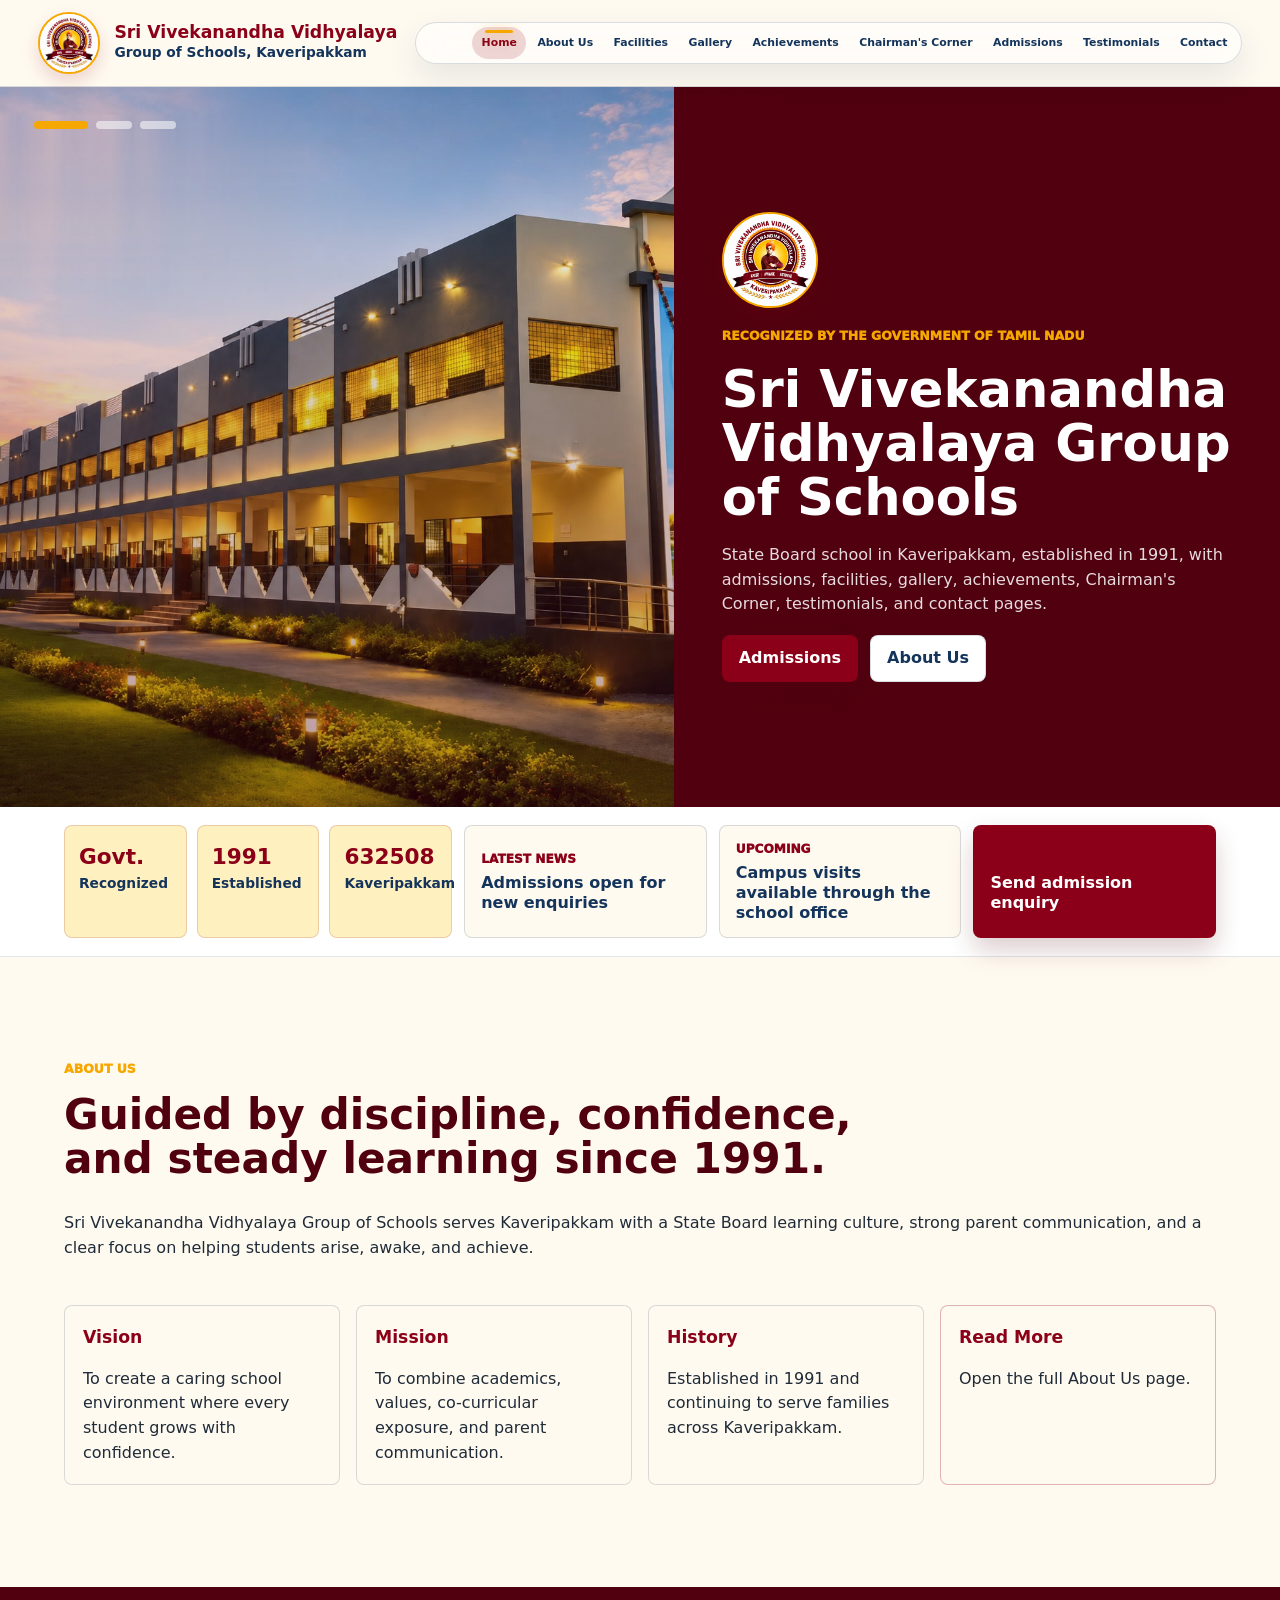
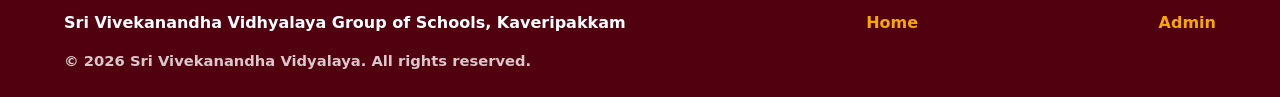
==== index.html @ 67d8ac1e "Initial SVV school website" ====
<!doctype html>
<html lang="en">
  <head>
    <meta charset="UTF-8" />
    <meta name="viewport" content="width=device-width, initial-scale=1.0" />
    <title>Sri Vivekanandha Vidhyalaya School</title>
    <meta
      name="description"
      content="Website for Sri Vivekanandha Vidhyalaya Group of Schools, Kaveripakkam."
    />
    <link rel="icon" href="assets/logo.png" />
    <link rel="preload" as="image" href="assets/school-building.jpg" fetchpriority="high" />
    <link rel="stylesheet" href="styles.css?v=refine-engagement-1" />
  </head>
  <body>
    <header class="site-header" data-header>
      <a class="brand" href="index.html" aria-label="Sri Vivekanandha Vidhyalaya home">
        <span class="logo-frame small">
          <img src="assets/logo.png" data-required-asset alt="Sri Vivekanandha Vidhyalaya logo" />
          <span class="asset-fallback">SVV</span>
        </span>
        <span class="brand-copy">
          <strong>Sri Vivekanandha Vidhyalaya</strong>
          <small>Group of Schools, Kaveripakkam</small>
        </span>
      </a>
      <button class="nav-toggle" type="button" aria-label="Open navigation" aria-expanded="false" data-nav-toggle>
        <span></span><span></span><span></span>
      </button>
      <nav class="primary-nav" aria-label="Primary navigation" data-nav></nav>
    </header>

    <main>
      <section class="page-section hero">
        <div class="hero-image asset-panel" data-hero-banner aria-label="School campus highlights">
          <img
            src="assets/school-building.jpg"
            data-required-asset
            alt="Sri Vivekanandha Vidhyalaya main campus"
            fetchpriority="high"
            decoding="async"
          />
        </div>
        <div class="hero-content">
          <div class="logo-frame hero-logo">
            <img src="assets/logo.png" data-required-asset alt="Sri Vivekanandha Vidhyalaya logo" />
            <span class="asset-fallback">SVV</span>
          </div>
          <p class="eyebrow">Recognized by the Government of Tamil Nadu</p>
          <h1>Sri Vivekanandha Vidhyalaya Group of Schools</h1>
          <p class="lead">
            State Board school in Kaveripakkam, established in 1991, with admissions, facilities, gallery,
            achievements, Chairman's Corner, testimonials, and contact pages.
          </p>
          <div class="hero-actions">
            <a class="button primary" href="admissions.html">Admissions</a>
            <a class="button secondary" href="about.html">About Us</a>
          </div>
        </div>
      </section>

      <section class="quick-highlight-strip" aria-label="Quick school highlights">
        <div class="quick-facts" id="quick-facts"></div>
        <article class="highlight-card">
          <span>Latest News</span>
          <strong>Admissions open for new enquiries</strong>
        </article>
        <article class="highlight-card">
          <span>Upcoming</span>
          <strong>Campus visits available through the school office</strong>
        </article>
        <a class="highlight-card highlight-cta" href="admissions.html">
          <span>Start Here</span>
          <strong>Send admission enquiry</strong>
        </a>
      </section>

      <section class="page-section home-about">
        <div class="section-heading">
          <p class="eyebrow">About Us</p>
          <h2>Guided by discipline, confidence, and steady learning since 1991.</h2>
          <p>
            Sri Vivekanandha Vidhyalaya Group of Schools serves Kaveripakkam with a State Board learning culture,
            strong parent communication, and a clear focus on helping students arise, awake, and achieve.
          </p>
        </div>
        <div class="module-grid">
          <article class="module-card"><strong>Vision</strong><p>To create a caring school environment where every student grows with confidence.</p></article>
          <article class="module-card"><strong>Mission</strong><p>To combine academics, values, co-curricular exposure, and parent communication.</p></article>
          <article class="module-card"><strong>History</strong><p>Established in 1991 and continuing to serve families across Kaveripakkam.</p></article>
          <a class="module-card about-link-card" href="about.html"><strong>Read More</strong><p>Open the full About Us page.</p></a>
        </div>
      </section>
    </main>

    <footer class="site-footer">
      <p>Sri Vivekanandha Vidhyalaya Group of Schools, Kaveripakkam</p>
      <a href="index.html">Home</a>
      <p class="copyright-line">© 2026 Sri Vivekanandha Vidyalaya. All rights reserved.</p>
    </footer>

    <script src="app.js?v=refine-engagement-1"></script>
  </body>
</html>
---- styles.css ----
:root {
  --maroon: #8b0018;
  --maroon-dark: #51000f;
  --gold: #f6a800;
  --gold-soft: #fff0bf;
  --navy: #14345b;
  --green: #3d6b3c;
  --ink: #1f2b38;
  --muted: #647182;
  --paper: #fffaf0;
  --white: #ffffff;
  --line: rgba(20, 52, 91, 0.16);
  --shadow: 0 22px 54px rgba(44, 16, 16, 0.16);
  --radius: 8px;
}

* {
  box-sizing: border-box;
}

html {
  scroll-behavior: smooth;
}

body {
  margin: 0;
  color: var(--ink);
  background: var(--paper);
  font-family: ui-sans-serif, system-ui, -apple-system, BlinkMacSystemFont, "Segoe UI", sans-serif;
  line-height: 1.55;
  overflow-x: hidden;
}

body.nav-open {
  overflow: hidden;
}

img {
  display: block;
  max-width: 100%;
  height: auto;
}

a {
  color: inherit;
  text-decoration: none;
}

button,
input,
select,
textarea {
  font: inherit;
}

button {
  cursor: pointer;
}

:focus-visible {
  outline: 3px solid rgba(246, 168, 0, 0.72);
  outline-offset: 3px;
}

.site-header {
  position: sticky;
  top: 0;
  z-index: 100;
  display: flex;
  align-items: center;
  justify-content: space-between;
  gap: clamp(10px, 1.6vw, 18px);
  padding: 12px clamp(16px, 3vw, 42px);
  background: rgba(255, 250, 240, 0.94);
  border-bottom: 1px solid var(--line);
  backdrop-filter: blur(16px);
}

.site-header.is-scrolled {
  background: rgba(255, 255, 255, 0.96);
  box-shadow: 0 12px 30px rgba(20, 52, 91, 0.11);
}

.brand {
  display: flex;
  align-items: center;
  flex: 0 0 auto;
  min-width: 0;
  gap: 14px;
}

.brand-copy {
  display: grid;
  min-width: 0;
}

.brand strong {
  color: var(--maroon);
  font-size: 1.08rem;
  line-height: 1.12;
}

.brand small {
  color: var(--navy);
  font-size: 0.86rem;
  font-weight: 700;
}

.logo-frame {
  position: relative;
  display: grid;
  place-items: center;
  flex: 0 0 auto;
  overflow: hidden;
  border: 2px solid var(--gold);
  border-radius: 50%;
  background: var(--white);
  box-shadow: 0 8px 18px rgba(139, 0, 24, 0.16);
}

.logo-frame.small {
  width: 62px;
  height: 62px;
}

.logo-frame.medium {
  width: 96px;
  height: 96px;
}

.logo-frame.hero-logo {
  width: clamp(76px, 8vw, 96px);
  height: clamp(76px, 8vw, 96px);
}

.logo-frame img {
  width: 100%;
  height: 100%;
  object-fit: contain;
}

.asset-fallback {
  display: none;
  color: var(--maroon);
  font-size: 1rem;
  font-weight: 1000;
}

.asset-missing > .asset-fallback {
  display: block;
}

.primary-nav {
  display: flex;
  align-items: center;
  justify-content: flex-end;
  flex: 1 1 auto;
  flex-wrap: nowrap;
  min-width: 0;
  max-width: 100%;
  gap: 2px;
  padding: 4px;
  overflow-x: auto;
  border: 1px solid var(--line);
  border-radius: 999px;
  background: rgba(255, 255, 255, 0.58);
  box-shadow: 0 14px 32px rgba(20, 52, 91, 0.1);
  scrollbar-width: none;
  backdrop-filter: blur(16px);
}

.primary-nav::-webkit-scrollbar {
  display: none;
}

.primary-nav a {
  position: relative;
  flex: 0 0 auto;
  min-width: 54px;
  padding: 8px clamp(7px, 0.72vw, 10px);
  border-radius: 999px;
  color: var(--navy);
  font-size: clamp(0.68rem, 0.72vw, 0.82rem);
  font-weight: 800;
  text-align: center;
  white-space: nowrap;
  transition: color 160ms ease, background 160ms ease;
}

.primary-nav a:hover,
.primary-nav a.active {
  color: var(--maroon);
  background: rgba(139, 0, 24, 0.08);
}

.primary-nav a.active::before {
  content: "";
  position: absolute;
  inset: 0;
  z-index: -1;
  border-radius: 999px;
  background: rgba(139, 0, 24, 0.08);
}

.primary-nav a.active::after {
  content: "";
  position: absolute;
  top: 3px;
  left: 50%;
  width: 28px;
  height: 3px;
  border-radius: 999px;
  background: var(--gold);
  box-shadow: 0 0 16px rgba(246, 168, 0, 0.58), 0 8px 22px rgba(139, 0, 24, 0.22);
  transform: translateX(-50%);
}

.nav-toggle {
  display: none;
  width: 42px;
  height: 42px;
  place-items: center;
  gap: 5px;
  padding: 9px;
  border: 1px solid var(--line);
  border-radius: var(--radius);
  background: var(--white);
}

.nav-toggle span {
  width: 20px;
  height: 2px;
  background: var(--navy);
}

.page-section {
  padding: clamp(52px, 8vw, 104px) clamp(18px, 5vw, 70px);
  scroll-margin-top: 82px;
}

.hero {
  display: grid;
  grid-template-columns: minmax(0, 1fr) minmax(430px, 0.9fr);
  min-height: min(720px, calc(100vh - 80px));
  padding: 0;
  background: var(--maroon-dark);
}

.asset-panel {
  position: relative;
  overflow: hidden;
  min-height: 340px;
  border-radius: var(--radius);
  background: linear-gradient(135deg, var(--maroon-dark), var(--navy));
}

.asset-panel img {
  width: 100%;
  height: 100%;
  min-height: inherit;
  object-fit: cover;
}

.asset-note {
  position: absolute;
  inset: 0;
  display: none;
  align-content: center;
  justify-items: center;
  gap: 8px;
  padding: 28px;
  color: var(--white);
  text-align: center;
}

.asset-note strong {
  color: var(--gold);
  font-size: clamp(1.12rem, 2vw, 1.7rem);
}

.asset-note span {
  max-width: 420px;
  color: rgba(255, 255, 255, 0.82);
}

.asset-missing .asset-note {
  display: grid;
}

.asset-missing > img {
  display: none;
}

.hero-image {
  height: min(720px, calc(100vh - 80px));
  min-height: 560px;
  border-radius: 0;
}

.facility-media .asset-panel img {
  object-position: center center;
}

.hero-slides,
.hero-slide {
  position: absolute;
  inset: 0;
}

.hero-slide {
  margin: 0;
  opacity: 0;
  transform: scale(1.012);
  transition: opacity 600ms ease, transform 1200ms ease;
}

.hero-slide.active {
  opacity: 1;
  transform: scale(1);
}

.hero-slide img {
  width: 100%;
  height: 100%;
  min-height: inherit;
  object-fit: cover;
  object-position: center center;
}

.hero-slide::after {
  content: "";
  position: absolute;
  inset: 0;
  background: linear-gradient(180deg, rgba(20, 52, 91, 0.04), rgba(81, 0, 15, 0.4));
}

.hero-slide figcaption {
  position: absolute;
  left: clamp(16px, 3vw, 34px);
  bottom: clamp(16px, 3vw, 34px);
  z-index: 1;
  display: grid;
  gap: 4px;
  width: min(420px, calc(100% - 32px));
  padding: 14px 16px;
  border: 1px solid rgba(255, 255, 255, 0.28);
  border-radius: var(--radius);
  color: var(--white);
  background: rgba(81, 0, 15, 0.76);
  backdrop-filter: blur(12px);
}

.hero-slide figcaption strong {
  font-size: 1rem;
}

.hero-slide figcaption span {
  color: rgba(255, 255, 255, 0.82);
  font-size: 0.88rem;
}

.hero-slide-controls {
  position: absolute;
  left: clamp(16px, 3vw, 34px);
  top: clamp(16px, 3vw, 34px);
  z-index: 2;
  display: flex;
  gap: 8px;
}

.hero-slide-controls button {
  width: 36px;
  height: 8px;
  padding: 0;
  border: 0;
  border-radius: 999px;
  background: rgba(255, 255, 255, 0.54);
  transition: width 180ms ease, background 180ms ease;
}

.hero-slide-controls button.active {
  width: 54px;
  background: var(--gold);
}

.hero-content {
  position: relative;
  z-index: 1;
  display: flex;
  flex-direction: column;
  justify-content: center;
  gap: 18px;
  padding: clamp(30px, 4vw, 48px);
  color: var(--white);
  background:
    linear-gradient(90deg, rgba(81, 0, 15, 0.2), rgba(81, 0, 15, 0.92) 18%),
    var(--maroon-dark);
}

.eyebrow {
  margin: 0;
  color: var(--gold);
  font-size: 0.78rem;
  font-weight: 1000;
  letter-spacing: 0;
  text-transform: uppercase;
}

h1,
h2,
h3,
p {
  overflow-wrap: anywhere;
}

h1,
h2,
h3 {
  margin: 0;
  line-height: 1.05;
}

h1 {
  max-width: 760px;
  font-size: clamp(2.1rem, 4vw, 3.9rem);
}

.page-section:not(.hero) h1 {
  max-width: 900px;
  color: var(--maroon-dark);
}

.admissions h1 {
  color: var(--white);
}

h2 {
  max-width: 860px;
  color: var(--maroon-dark);
  font-size: clamp(1.8rem, 3.3vw, 3.3rem);
}

h3 {
  color: var(--maroon-dark);
  font-size: 1.22rem;
}

.lead {
  max-width: 620px;
  margin: 0;
  color: rgba(255, 255, 255, 0.86);
  font-size: clamp(1rem, 1.25vw, 1.12rem);
}

.hero-actions,
.testimonial-controls {
  display: flex;
  align-items: center;
  flex-wrap: wrap;
  gap: 12px;
}

.button {
  display: inline-flex;
  align-items: center;
  justify-content: center;
  min-height: 44px;
  padding: 10px 16px;
  border: 1px solid transparent;
  border-radius: var(--radius);
  font-weight: 900;
  white-space: nowrap;
  transition: transform 150ms ease, background 150ms ease, border-color 150ms ease, box-shadow 150ms ease;
}

.button:hover {
  transform: translateY(-1px);
}

.button:active {
  transform: translateY(1px);
}

.button.primary {
  color: var(--white);
  background: var(--maroon);
  box-shadow: 0 10px 22px rgba(81, 0, 15, 0.24);
}

.button.secondary {
  color: var(--navy);
  border-color: var(--line);
  background: var(--white);
}

.button.secondary:hover {
  border-color: rgba(139, 0, 24, 0.28);
  box-shadow: 0 10px 22px rgba(20, 52, 91, 0.08);
}

.quick-highlight-strip {
  display: grid;
  grid-template-columns: minmax(340px, 1.6fr) repeat(3, minmax(180px, 1fr));
  gap: 12px;
  padding: 18px clamp(18px, 5vw, 70px);
  border-bottom: 1px solid rgba(20, 52, 91, 0.12);
  background: var(--white);
  box-shadow: 0 18px 34px rgba(44, 16, 16, 0.08);
}

.quick-facts {
  display: grid;
  grid-template-columns: repeat(3, minmax(0, 1fr));
  gap: 10px;
  min-width: 0;
}

.fact-card {
  padding: 14px;
  border: 1px solid rgba(139, 0, 24, 0.16);
  border-radius: var(--radius);
  background: var(--gold-soft);
}

.fact-card strong,
.fact-card span {
  display: block;
}

.fact-card strong {
  color: var(--maroon);
  font-size: 1.35rem;
  white-space: nowrap;
}

.fact-card span {
  color: var(--navy);
  font-size: 0.86rem;
  font-weight: 800;
}

.highlight-card {
  display: grid;
  align-content: center;
  gap: 4px;
  min-height: 76px;
  padding: 14px 16px;
  border: 1px solid var(--line);
  border-radius: var(--radius);
  color: var(--navy);
  background: var(--paper);
}

.highlight-card span {
  color: var(--maroon);
  font-size: 0.76rem;
  font-weight: 1000;
  text-transform: uppercase;
}

.highlight-card strong {
  line-height: 1.25;
}

.highlight-cta {
  color: var(--white);
  border-color: rgba(139, 0, 24, 0.22);
  background: var(--maroon);
  box-shadow: 0 12px 26px rgba(81, 0, 15, 0.2);
}

.filter-row button,
.tab-list button,
.accordion button,
.lightbox-close {
  display: inline-flex;
  align-items: center;
  justify-content: center;
  gap: 7px;
  min-height: 38px;
  padding: 8px 12px;
  border: 1px solid var(--line);
  border-radius: var(--radius);
  color: var(--navy);
  background: var(--white);
  font-weight: 900;
  transition: transform 150ms ease, background 150ms ease, border-color 150ms ease;
}

.filter-row button:hover,
.tab-list button:hover,
.accordion button:hover,
.lightbox-close:hover {
  transform: translateY(-1px);
  border-color: rgba(139, 0, 24, 0.28);
}

.filter-row button span {
  display: inline-grid;
  min-width: 24px;
  height: 24px;
  place-items: center;
  border-radius: 999px;
  color: var(--maroon);
  background: var(--gold-soft);
  font-size: 0.78rem;
}

.about,
.facilities,
.contact-layout,
.admission-layout,
.achievement-layout {
  display: grid;
  grid-template-columns: minmax(0, 1fr) minmax(320px, 0.78fr);
  gap: clamp(22px, 5vw, 58px);
  align-items: start;
}

.section-text,
.section-heading {
  display: grid;
  gap: 14px;
}

.section-text > p:not(.eyebrow),
.about-intro,
.section-heading + p {
  max-width: 720px;
}

.about-intro {
  display: grid;
  gap: 14px;
}

.about-intro p {
  margin: 0;
}

.section-heading {
  margin-bottom: 28px;
}

.section-heading.with-controls {
  grid-template-columns: minmax(0, 1fr) auto;
  align-items: end;
}

.leader-card,
.identity-panel,
.contact-card,
.local-map,
.testimonial-card,
.enquiry-form,
.tab-card {
  border: 1px solid var(--line);
  border-radius: var(--radius);
  background: var(--white);
  box-shadow: var(--shadow);
}

.leader-card {
  overflow: hidden;
}

.leader-photo {
  min-height: 520px;
  border-radius: 0;
}

.leader-copy {
  display: grid;
  gap: 10px;
  padding: 22px;
}

.leader-copy p:last-child {
  margin: 0;
}

.tab-list,
.filter-row {
  display: flex;
  flex-wrap: wrap;
  gap: 8px;
}

.tab-list button.active,
.filter-row button.active {
  color: var(--white);
  background: var(--maroon);
}

.filter-row button.active span {
  color: var(--maroon-dark);
  background: var(--gold);
}

.tab-card {
  min-height: 150px;
  padding: 22px;
}

.tab-card h3 {
  margin-bottom: 10px;
}

.tab-card p {
  margin: 0;
}

.tab-card-grid {
  display: grid;
  grid-template-columns: repeat(2, minmax(0, 1fr));
  gap: 12px;
}

.tab-card-grid article {
  display: grid;
  gap: 6px;
  padding: 14px;
  border: 1px solid var(--line);
  border-radius: var(--radius);
  background: var(--paper);
}

.tab-card-grid strong {
  color: var(--maroon);
}

.content-band {
  background: var(--white);
}

.module-grid,
.teacher-grid,
.activity-grid {
  display: grid;
  grid-template-columns: repeat(4, minmax(0, 1fr));
  gap: 16px;
}

.module-card,
.teacher-card,
.activity-card,
.step-card,
.rank-item,
.timeline-item {
  border: 1px solid var(--line);
  border-radius: var(--radius);
  background: var(--paper);
}

.module-card,
.teacher-card,
.activity-card,
.step-card,
.rank-item,
.timeline-item {
  padding: 18px;
}

.module-card strong,
.activity-card strong {
  display: block;
  color: var(--maroon);
  font-size: 1.08rem;
}

.home-about {
  background: var(--paper);
}

.about-link-card {
  border-color: rgba(139, 0, 24, 0.28);
}

.module-card p,
.teacher-card p,
.activity-card p,
.step-card p,
.rank-item p,
.timeline-item p {
  margin-bottom: 0;
}

.facilities {
  background: var(--paper);
}

.accordion {
  display: grid;
  gap: 10px;
}

.accordion-item {
  overflow: hidden;
  border: 1px solid var(--line);
  border-radius: var(--radius);
  background: var(--white);
}

.accordion button {
  display: flex;
  width: 100%;
  justify-content: space-between;
  border: 0;
  border-radius: 0;
  text-align: left;
}

.accordion button::after {
  content: "+";
}

.accordion-item.open button::after {
  content: "-";
}

.accordion-panel {
  display: none;
  padding: 0 16px 16px;
  color: var(--muted);
}

.accordion-item.open .accordion-panel {
  display: block;
}

.facility-media {
  display: grid;
  gap: 16px;
}

.facility-media .asset-panel {
  min-height: 360px;
}

.campus-card {
  margin: 0;
}

.campus-card figcaption {
  position: absolute;
  left: 16px;
  right: 16px;
  bottom: 16px;
  padding: 10px 12px;
  border-radius: var(--radius);
  color: var(--white);
  background: rgba(81, 0, 15, 0.86);
  font-weight: 900;
}

.gallery-page {
  background: var(--white);
}

.gallery-page .section-heading.with-controls {
  align-items: center;
}

.gallery-grid {
  display: grid;
  grid-template-columns: repeat(3, minmax(0, 1fr));
  gap: 16px;
  content-visibility: auto;
  contain-intrinsic-size: 900px;
}

.gallery-card {
  position: relative;
  min-height: 260px;
  overflow: hidden;
  padding: 0;
  border: 1px solid var(--line);
  border-radius: var(--radius);
  background: var(--paper);
  box-shadow: 0 12px 28px rgba(44, 16, 16, 0.12);
}

.gallery-card img {
  width: 100%;
  height: 100%;
  min-height: inherit;
  object-fit: cover;
  transition: transform 180ms ease;
}

.gallery-card::after {
  content: "Preview";
  position: absolute;
  right: 12px;
  bottom: 12px;
  padding: 7px 10px;
  border-radius: var(--radius);
  color: var(--white);
  background: rgba(81, 0, 15, 0.82);
  font-size: 0.78rem;
  font-weight: 900;
  opacity: 0;
  transform: translateY(4px);
  transition: opacity 180ms ease, transform 180ms ease;
}

.gallery-card:hover img {
  transform: scale(1.035);
}

.gallery-card:hover::after,
.gallery-card:focus-visible::after {
  opacity: 1;
  transform: translateY(0);
}

.identity-panel {
  display: flex;
  align-items: center;
  gap: 18px;
  padding: 18px;
}

.identity-panel p {
  margin: 8px 0 0;
}

.achievements,
.testimonials {
  background: var(--gold-soft);
}

.rank-list,
.timeline,
.steps {
  display: grid;
  gap: 12px;
}

.topper-results {
  display: grid;
  gap: 16px;
}

.results-glance {
  display: grid;
  grid-template-columns: repeat(4, minmax(0, 1fr));
  gap: 10px;
}

.results-glance article {
  display: grid;
  gap: 4px;
  padding: 14px;
  border: 1px solid rgba(139, 0, 24, 0.18);
  border-radius: var(--radius);
  color: var(--maroon-dark);
  background: var(--white);
  box-shadow: 0 10px 22px rgba(44, 16, 16, 0.08);
}

.results-glance strong {
  color: var(--navy);
  font-size: 0.9rem;
}

.results-glance span {
  color: var(--maroon);
  font-weight: 900;
}

.rank-item {
  display: flex;
  gap: 14px;
  align-items: flex-start;
  background: var(--white);
}

.rank-item > strong {
  display: grid;
  place-items: center;
  width: 44px;
  height: 44px;
  flex: 0 0 auto;
  border-radius: 50%;
  color: var(--white);
  background: var(--maroon);
}

.topper-card {
  position: relative;
  align-items: center;
}

.topper-card img {
  width: 104px;
  height: 118px;
  flex: 0 0 auto;
  border: 1px solid var(--line);
  border-radius: var(--radius);
  object-fit: contain;
  background: var(--white);
}

.topper-card h3 {
  margin-bottom: 4px;
}

.topper-marks {
  margin: 0;
  color: #075b11;
  font-size: 1.15rem;
  font-weight: 900;
}

.topper-note {
  margin: 4px 0 0;
  color: var(--maroon);
  font-weight: 900;
}

.timeline-item {
  background: var(--white);
}

.teacher-card {
  background: var(--paper);
}

.teacher-card span {
  display: inline-flex;
  margin-top: 10px;
  padding: 6px 10px;
  border-radius: 999px;
  color: var(--white);
  background: var(--green);
  font-size: 0.78rem;
  font-weight: 900;
}

.chairman-corner {
  display: grid;
  gap: clamp(24px, 5vw, 48px);
  background: var(--white);
}

.chairman-hero {
  display: grid;
  grid-template-columns: minmax(300px, 0.82fr) minmax(0, 1fr);
  gap: clamp(22px, 5vw, 56px);
  align-items: center;
}

.chairman-photo {
  min-height: 460px;
}

.chairman-photo img,
.recognition-card img {
  width: 100%;
  height: 100%;
  object-fit: cover;
}

.chairman-intro {
  display: grid;
  gap: 10px;
}

.chairman-title {
  margin: 0;
  color: var(--navy);
  font-size: clamp(1.2rem, 2.8vw, 2rem);
  font-weight: 900;
}

.chairman-message {
  display: grid;
  gap: 12px;
  padding: clamp(22px, 4vw, 36px);
  border: 1px solid rgba(139, 0, 24, 0.18);
  border-radius: var(--radius);
  background: var(--gold-soft);
  box-shadow: var(--shadow);
}

.chairman-message p:not(.eyebrow) {
  max-width: 980px;
  margin: 0;
  color: var(--maroon-dark);
  font-size: clamp(1.08rem, 2vw, 1.45rem);
  font-weight: 800;
  line-height: 1.55;
}

.chairman-message footer {
  color: var(--navy);
  font-weight: 900;
}

.recognition-section {
  display: grid;
  gap: 18px;
}

.recognition-grid {
  display: grid;
  grid-template-columns: repeat(3, minmax(0, 1fr));
  gap: 16px;
}

.recognition-card {
  min-height: 340px;
  margin: 0;
}

.admissions {
  background: var(--maroon-dark);
}

.admissions h2 {
  color: var(--white);
}

.admissions .section-heading .eyebrow {
  color: var(--gold);
}

.step-card {
  color: var(--ink);
  background: var(--white);
}

.enquiry-form {
  display: grid;
  gap: 14px;
  padding: 22px;
}

.enquiry-form h2,
.contact-card h2,
.leader-copy h2 {
  font-size: clamp(1.25rem, 2.4vw, 1.8rem);
}

.enquiry-form label {
  display: grid;
  gap: 6px;
  color: var(--navy);
  font-size: 0.92rem;
  font-weight: 900;
}

.enquiry-form input,
.enquiry-form select {
  min-height: 44px;
  width: 100%;
  padding: 10px 12px;
  border: 1px solid var(--line);
  border-radius: var(--radius);
  color: var(--ink);
  background: var(--white);
}

.form-status {
  min-height: 24px;
  margin: 0;
  color: var(--green);
  font-weight: 900;
}

.activity-grid {
  grid-template-columns: repeat(5, minmax(0, 1fr));
}

.testimonial-card {
  display: grid;
  gap: 12px;
  max-width: 860px;
  min-height: 210px;
  padding: clamp(22px, 5vw, 42px);
}

.testimonial-card blockquote {
  margin: 0;
  color: var(--maroon-dark);
  font-size: clamp(1.3rem, 3vw, 2.3rem);
  font-weight: 900;
  line-height: 1.2;
}

.testimonial-controls {
  margin-top: 18px;
}

.announcement-strip {
  display: grid;
  gap: 10px;
  margin: 22px 0;
  padding: 16px 18px;
  border: 1px solid rgba(139, 0, 24, 0.18);
  border-left: 5px solid var(--gold);
  border-radius: var(--radius);
  background: var(--gold-soft);
}

.announcement-strip[hidden] {
  display: none;
}

.announcement-strip strong {
  color: var(--maroon);
  font-size: 1.04rem;
}

.announcement-strip p {
  margin: 0;
  color: var(--navy);
  font-weight: 750;
}

.announcement-strip p + p {
  margin-top: 7px;
}

.announcement-strip span {
  display: inline-block;
  margin-right: 8px;
  color: var(--maroon);
  font-weight: 950;
}

.contact {
  background: var(--white);
}

.contact-card,
.map-panel {
  padding: 24px;
}

.contact-card {
  display: grid;
  gap: 18px;
}

.contact-card h2,
.contact-block h3,
.contact-block p {
  margin: 0;
}

.contact-block {
  display: grid;
  gap: 8px;
}

.contact-block h3 {
  color: var(--maroon);
}

.contact-block a {
  color: var(--navy);
  font-weight: 800;
  text-decoration-thickness: 2px;
  text-underline-offset: 3px;
}

.map-panel {
  display: grid;
  gap: 12px;
  min-height: 360px;
  overflow: hidden;
  border: 1px solid var(--line);
  border-radius: var(--radius);
  background: var(--white);
  box-shadow: var(--shadow);
}

.map-panel iframe {
  width: 100%;
  min-height: 310px;
  border: 0;
  border-radius: var(--radius);
}

.map-panel .button {
  justify-self: start;
}

.site-footer {
  display: flex;
  align-items: center;
  justify-content: space-between;
  flex-wrap: wrap;
  gap: 14px;
  padding: 24px clamp(18px, 5vw, 70px);
  color: var(--white);
  background: var(--maroon-dark);
}

.site-footer p {
  margin: 0;
  font-weight: 800;
}

.site-footer a {
  color: var(--gold);
  font-weight: 900;
}

.site-footer .copyright-line {
  flex: 0 0 100%;
  order: 3;
  color: rgba(255, 255, 255, 0.78);
  font-size: 0.92rem;
  font-weight: 700;
}

.admin-page {
  background: var(--white);
}

.admin-form,
.admin-list,
.admin-gallery-list,
.admin-gallery-fields {
  display: grid;
  gap: 14px;
}

.admin-panel {
  display: grid;
  gap: 18px;
  margin-bottom: 22px;
  padding: clamp(18px, 3vw, 28px);
  border: 1px solid var(--line);
  border-radius: var(--radius);
  background: var(--paper);
  box-shadow: 0 12px 28px rgba(44, 16, 16, 0.08);
}

.admin-panel-heading h2 {
  margin: 4px 0 0;
  color: var(--maroon-dark);
  font-size: clamp(1.25rem, 2.2vw, 1.8rem);
}

.admin-grid {
  display: grid;
  grid-template-columns: repeat(2, minmax(0, 1fr));
  gap: 14px;
}

.admin-row {
  display: grid;
  grid-template-columns: minmax(180px, 0.8fr) minmax(0, 1.2fr);
  gap: 14px;
  align-items: start;
}

.admin-add-row {
  grid-template-columns: minmax(190px, 1fr) minmax(180px, 1fr) minmax(150px, 0.7fr);
}

.admin-field,
.admin-check {
  display: grid;
  gap: 7px;
  color: var(--navy);
  font-weight: 900;
}

.admin-field.wide {
  min-width: 0;
}

.admin-field span {
  font-size: 0.82rem;
}

.admin-field input,
.admin-field textarea,
.admin-field select {
  width: 100%;
  border: 1px solid var(--line);
  border-radius: var(--radius);
  padding: 11px 12px;
  color: var(--ink);
  background: var(--white);
  font: inherit;
}

.admin-field textarea {
  resize: vertical;
}

.admin-gallery-list {
  grid-template-columns: repeat(2, minmax(0, 1fr));
}

.admin-gallery-item {
  display: grid;
  grid-template-columns: 150px minmax(0, 1fr);
  gap: 14px;
  padding: 12px;
  border: 1px solid var(--line);
  border-radius: var(--radius);
  background: var(--white);
}

.admin-gallery-item img {
  width: 100%;
  height: 130px;
  border-radius: var(--radius);
  object-fit: cover;
  background: var(--paper);
}

.admin-check {
  display: flex;
  align-items: center;
  gap: 8px;
}

.admin-check input {
  width: 18px;
  height: 18px;
  accent-color: var(--maroon);
}

.admin-actions {
  position: sticky;
  bottom: 0;
  z-index: 20;
  display: flex;
  flex-wrap: wrap;
  align-items: center;
  gap: 12px;
  padding: 14px 0;
  background: rgba(255, 255, 255, 0.92);
  border-top: 1px solid var(--line);
  backdrop-filter: blur(14px);
}

.admin-actions [data-admin-status] {
  color: var(--green);
  font-weight: 900;
}

.lightbox {
  width: min(1080px, calc(100vw - 28px));
  max-height: calc(100vh - 28px);
  border: 0;
  border-radius: var(--radius);
  padding: clamp(14px, 2vw, 20px);
  box-shadow: var(--shadow);
  background: var(--white);
}

.lightbox::backdrop {
  background: rgba(31, 43, 56, 0.74);
}

.lightbox-toolbar {
  display: flex;
  align-items: center;
  justify-content: space-between;
  gap: 12px;
  margin-bottom: 12px;
}

.lightbox-toolbar p,
.lightbox-caption {
  margin: 0;
  color: var(--navy);
  font-weight: 900;
}

.lightbox-stage {
  position: relative;
  display: grid;
  place-items: center;
  min-height: 280px;
  overflow: hidden;
  border-radius: var(--radius);
  background: var(--paper);
}

.lightbox img {
  width: 100%;
  max-height: 72vh;
  object-fit: contain;
}

.lightbox-nav {
  position: absolute;
  top: 50%;
  z-index: 2;
  min-width: 108px;
  min-height: 44px;
  padding: 10px 14px;
  border: 1px solid rgba(255, 255, 255, 0.28);
  border-radius: var(--radius);
  color: var(--white);
  background: rgba(81, 0, 15, 0.86);
  font-weight: 900;
  transform: translateY(-50%);
}

.lightbox-nav.previous {
  left: 14px;
}

.lightbox-nav.next {
  right: 14px;
}

.lightbox-caption {
  margin-top: 12px;
  color: var(--maroon-dark);
}

@media (max-width: 1120px) {
  .site-header {
    gap: 12px;
    min-height: 78px;
  }

  .primary-nav {
    position: fixed;
    inset: 78px 0 auto 0;
    display: none;
    grid-template-columns: repeat(2, minmax(0, 1fr));
    padding: 16px;
    overflow-x: visible;
    border-bottom: 1px solid var(--line);
    border-left: 0;
    border-right: 0;
    border-radius: 0;
    background: var(--white);
    box-shadow: var(--shadow);
  }

  .primary-nav a {
    text-align: center;
  }

  .primary-nav a.active::after {
    display: none;
  }

  body.nav-open .primary-nav {
    display: grid;
  }

  .nav-toggle {
    display: grid;
  }

  .hero,
  .about,
  .facilities,
  .chairman-hero,
  .contact-layout,
  .admission-layout,
  .achievement-layout {
    grid-template-columns: 1fr;
  }

  .hero {
    min-height: 0;
  }

  .hero-image {
    height: clamp(340px, 44vh, 440px);
    min-height: 0;
  }

  .hero-content {
    background: var(--maroon-dark);
    padding: clamp(30px, 6vw, 56px);
  }

  .quick-highlight-strip {
    grid-template-columns: repeat(2, minmax(0, 1fr));
  }

  .quick-highlight-strip .quick-facts {
    grid-column: 1 / -1;
  }

  .module-grid,
  .teacher-grid,
  .activity-grid,
  .gallery-grid {
    grid-template-columns: repeat(2, minmax(0, 1fr));
  }

  .activity-grid {
    grid-template-columns: repeat(3, minmax(0, 1fr));
  }

  .leader-photo {
    min-height: 560px;
  }

  .facility-media .asset-panel {
    min-height: 420px;
  }
}

@media (max-width: 720px) {
  .site-header {
    min-height: 72px;
    padding: 10px 14px;
  }

  .logo-frame.small {
    width: 54px;
    height: 54px;
  }

  .brand {
    gap: 10px;
  }

  .brand strong {
    font-size: 1rem;
  }

  .brand-copy small {
    display: none;
  }

  .page-section {
    padding: 42px 16px;
    scroll-margin-top: 74px;
  }

  .hero {
    padding: 0;
  }

  .hero-image {
    height: clamp(260px, 40vh, 340px);
  }

  .hero-logo {
    display: none;
  }

  .hero-content {
    gap: 14px;
    padding: 26px 18px 30px;
  }

  h1 {
    font-size: clamp(1.85rem, 9.5vw, 2.45rem);
  }

  h2 {
    font-size: clamp(1.55rem, 8vw, 2.25rem);
  }

  .lead {
    font-size: 1rem;
  }

  .hero-actions {
    display: grid;
    grid-template-columns: repeat(2, minmax(0, 1fr));
    width: 100%;
  }

  .hero-actions .button {
    width: auto;
  }

  .module-grid,
  .teacher-grid,
  .activity-grid,
  .gallery-grid,
  .recognition-grid,
  .results-glance,
  .tab-card-grid,
  .admin-grid,
  .admin-row,
  .admin-gallery-list,
  .admin-gallery-item,
  .section-heading.with-controls {
    grid-template-columns: 1fr;
  }

  .gallery-card {
    min-height: 240px;
  }

  .quick-facts {
    grid-template-columns: repeat(3, minmax(0, 1fr));
  }

  .quick-highlight-strip {
    grid-template-columns: 1fr;
    padding: 14px 16px;
  }

  .quick-highlight-strip .quick-facts {
    grid-column: auto;
  }

  .hero-slide figcaption {
    left: 12px;
    right: 12px;
    bottom: 12px;
    width: auto;
  }

  .hero-slide-controls {
    left: 12px;
    top: 12px;
  }

  .lightbox-stage {
    min-height: 230px;
  }

  .lightbox-nav {
    position: static;
    min-width: 0;
    transform: none;
  }

  .lightbox-stage {
    gap: 10px;
  }

  .primary-nav {
    grid-template-columns: 1fr;
    inset: 72px 0 auto 0;
    max-height: calc(100vh - 72px);
    overflow-y: auto;
  }

  .leader-photo {
    min-height: 500px;
  }

  .facility-media .asset-panel {
    min-height: 300px;
  }

  .contact-card,
  .map-panel,
  .enquiry-form,
  .tab-card {
    padding: 18px;
  }

  .map-panel iframe {
    min-height: 280px;
  }

  .site-footer {
    align-items: flex-start;
    flex-direction: column;
  }
}

@media (max-width: 430px) {
  .brand strong {
    max-width: 235px;
  }

  .quick-facts {
    gap: 8px;
  }

  .fact-card {
    padding: 12px;
  }

  .fact-card strong {
    font-size: 1.08rem;
  }

  .fact-card span {
    font-size: 0.74rem;
  }

  .hero-slide figcaption span {
    display: none;
  }

  .tab-list button,
  .filter-row button {
    flex: 1 1 auto;
  }

  .leader-photo {
    min-height: 440px;
  }
}

@media (prefers-reduced-motion: reduce) {
  html {
    scroll-behavior: auto;
  }

  *,
  *::before,
  *::after {
    transition-duration: 0.01ms !important;
    animation-duration: 0.01ms !important;
    animation-iteration-count: 1 !important;
  }
}
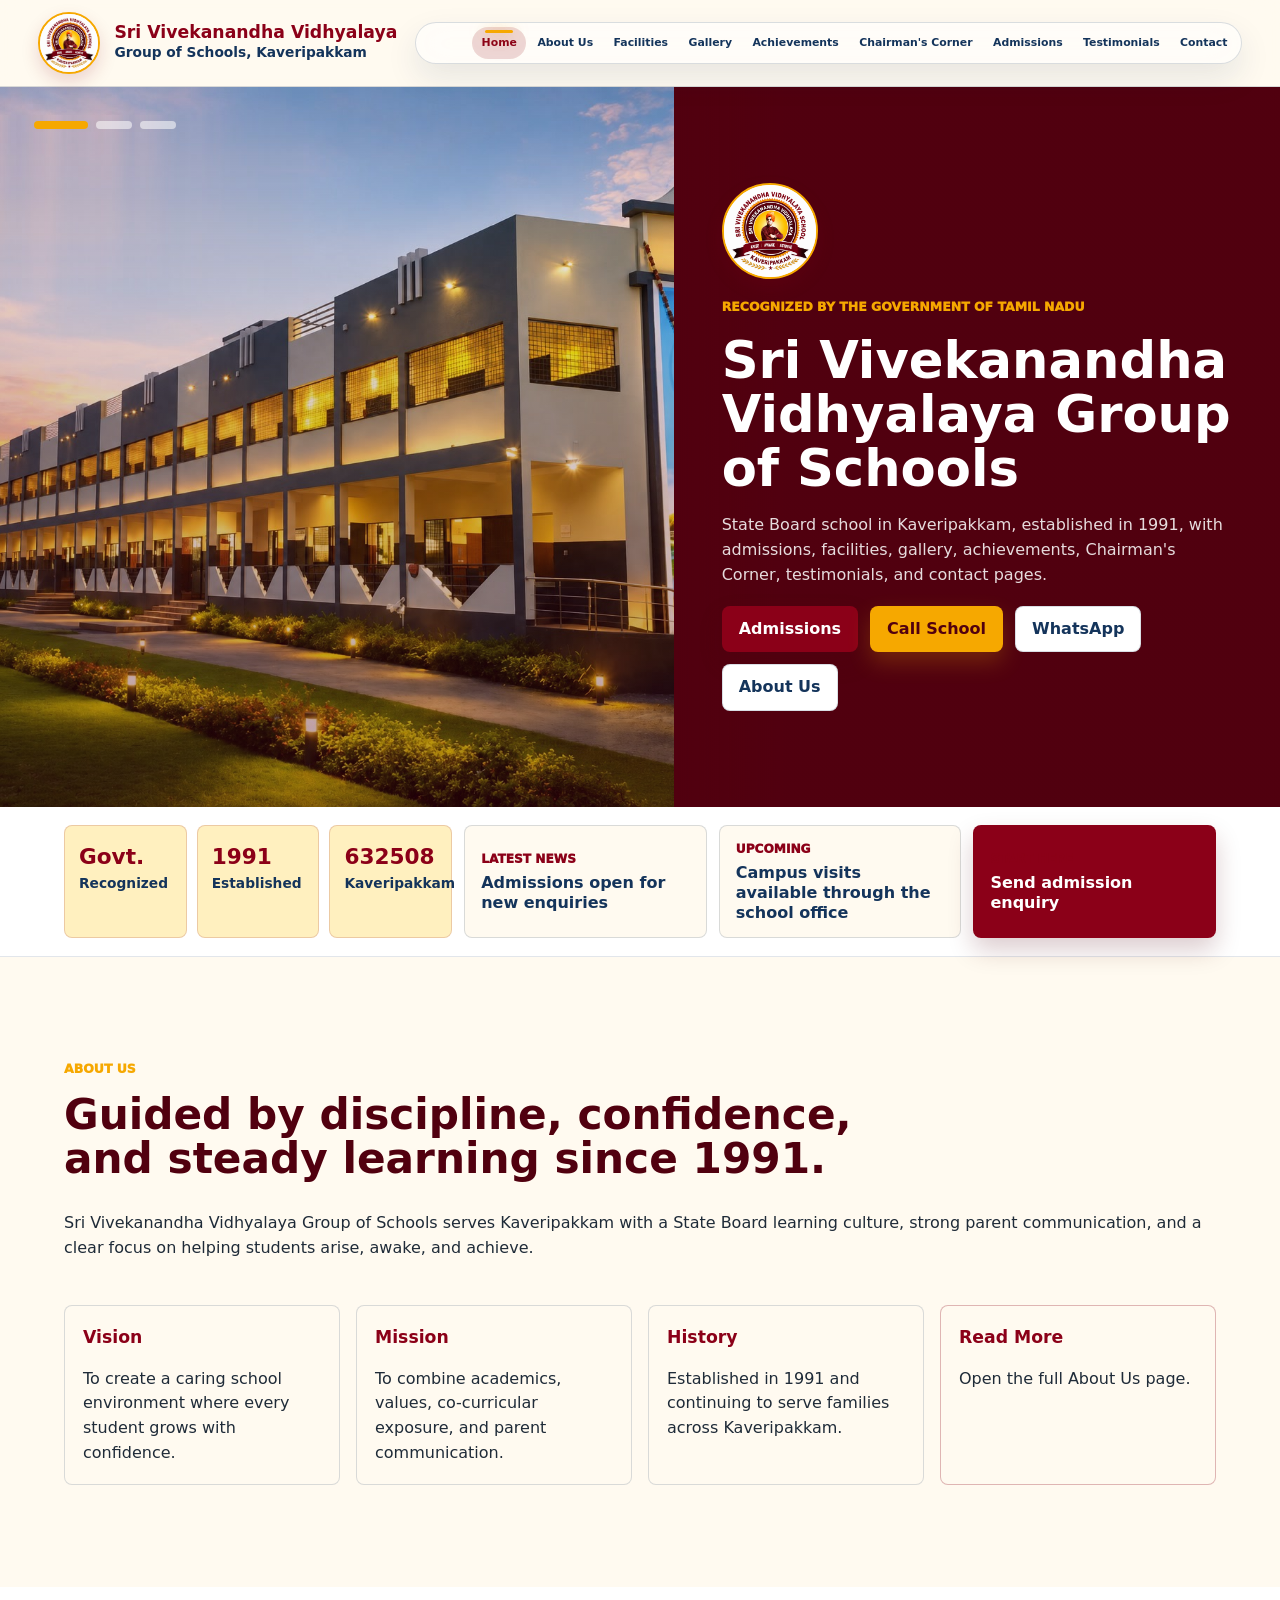
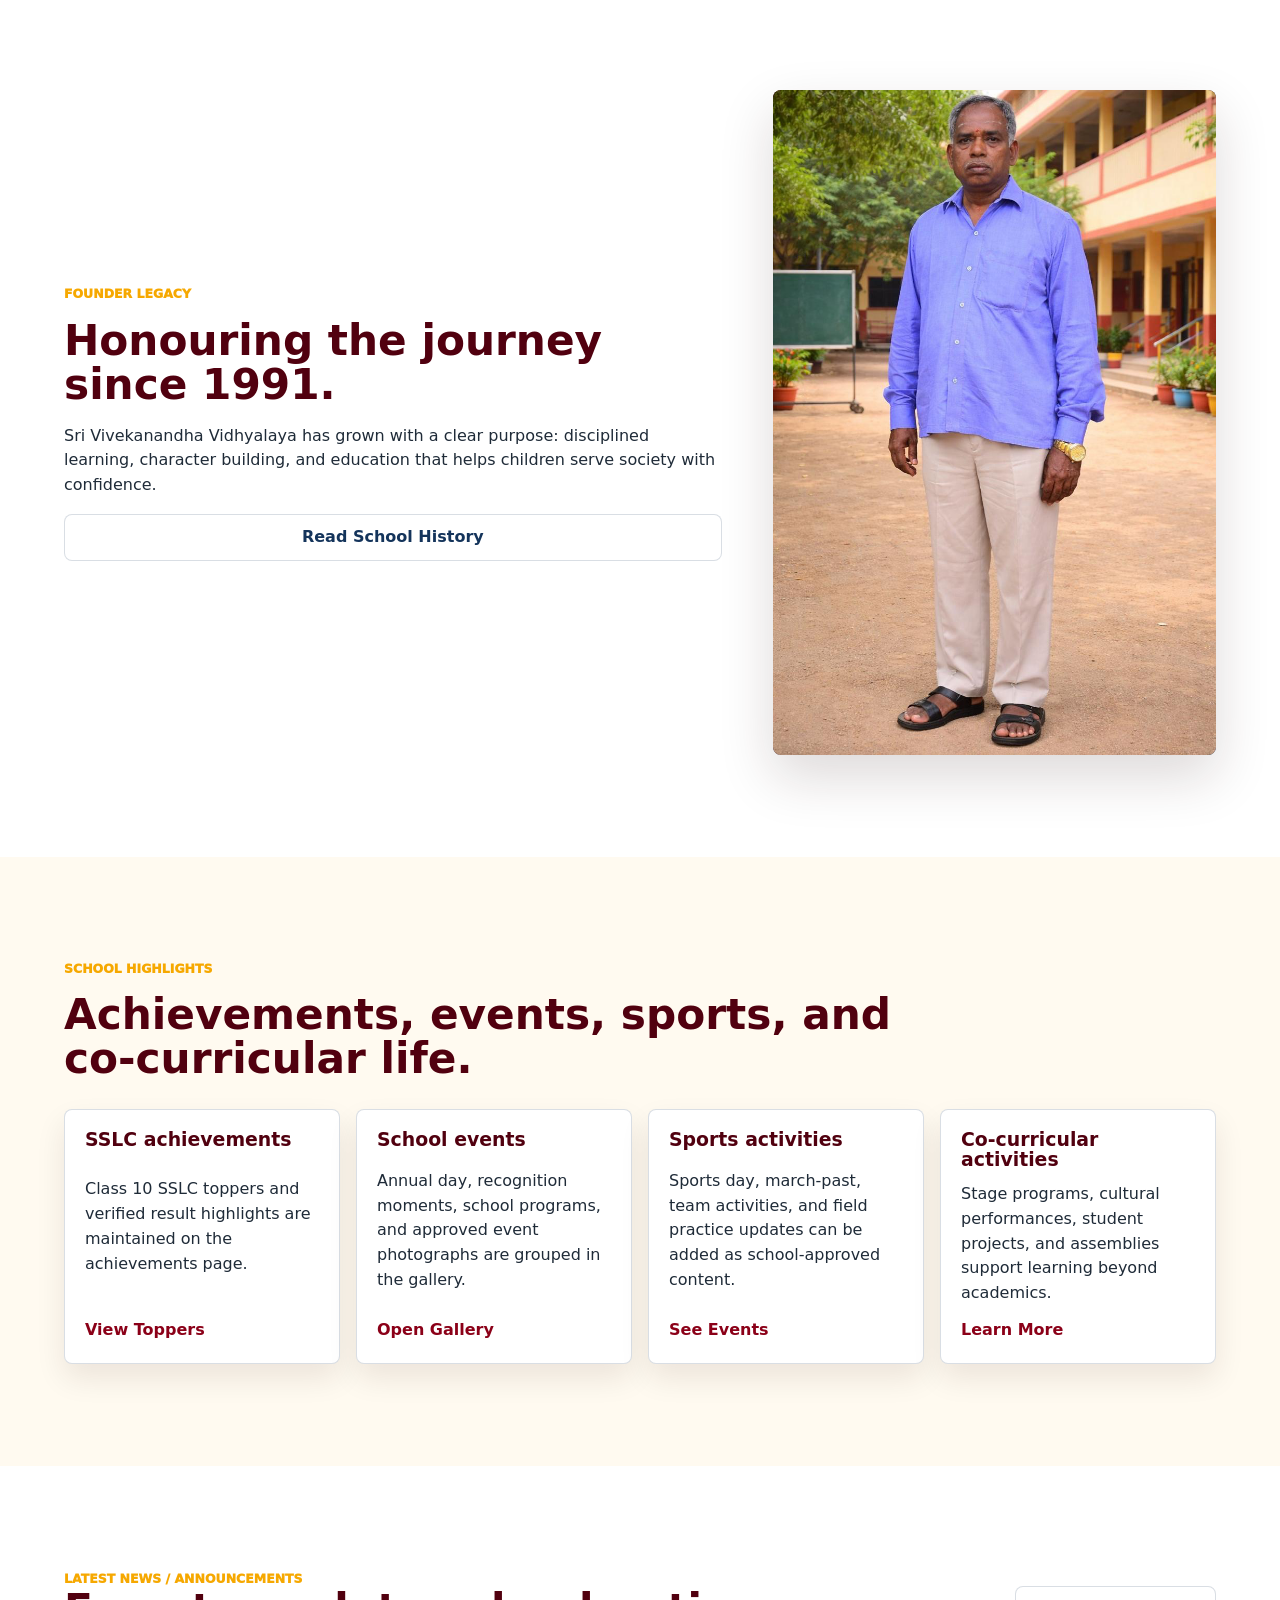
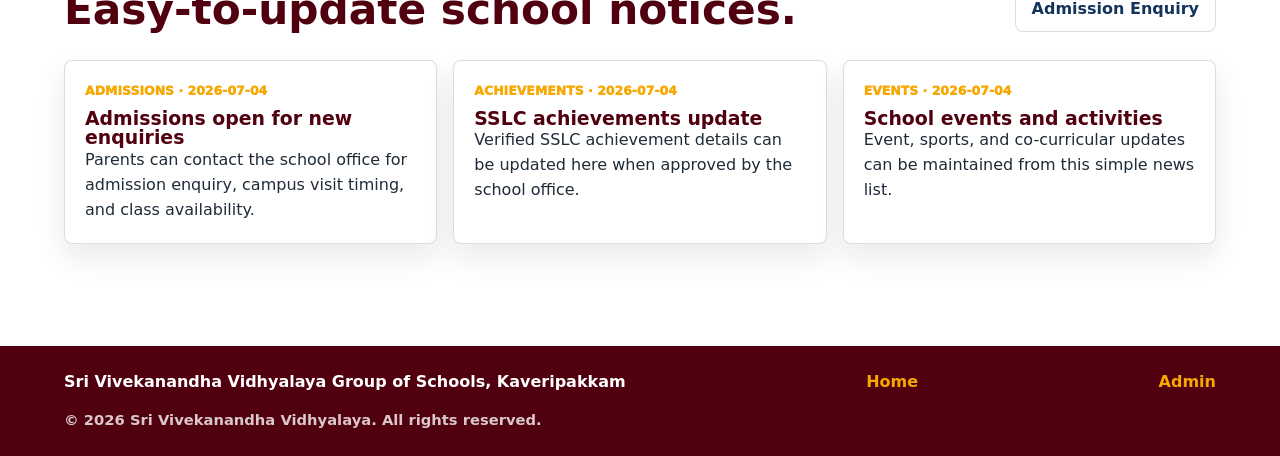
==== commit 2a963aab: "Update school content, SEO, founder section and admission CTAs" ====
--- a/index.html
+++ b/index.html
@@ -3,14 +3,21 @@
   <head>
     <meta charset="UTF-8" />
     <meta name="viewport" content="width=device-width, initial-scale=1.0" />
-    <title>Sri Vivekanandha Vidhyalaya School</title>
+    <title>Sri Vivekanandha Vidhyalaya | SSLC School in Tamil Nadu</title>
     <meta
       name="description"
-      content="Website for Sri Vivekanandha Vidhyalaya Group of Schools, Kaveripakkam."
+      content="Sri Vivekanandha Vidhyalaya is a school in Tamil Nadu serving Kaveripakkam with SSLC academics, admissions, school achievements, sports, and co-curricular activities."
     />
+    <meta property="og:title" content="Sri Vivekanandha Vidhyalaya | School in Tamil Nadu" />
+    <meta
+      property="og:description"
+      content="Admissions, SSLC achievements, sports, school events, co-curricular activities, and campus details for Sri Vivekanandha Vidhyalaya."
+    />
+    <meta property="og:type" content="website" />
+    <meta property="og:image" content="assets/school-building.jpg" />
     <link rel="icon" href="assets/logo.png" />
     <link rel="preload" as="image" href="assets/school-building.jpg" fetchpriority="high" />
-    <link rel="stylesheet" href="styles.css?v=refine-engagement-1" />
+    <link rel="stylesheet" href="styles.css?v=seo-content-1" />
   </head>
   <body>
     <header class="site-header" data-header>
@@ -36,7 +43,7 @@
           <img
             src="assets/school-building.jpg"
             data-required-asset
-            alt="Sri Vivekanandha Vidhyalaya main campus"
+            alt="Sri Vivekanandha Vidhyalaya campus building in Kaveripakkam"
             fetchpriority="high"
             decoding="async"
           />
@@ -54,6 +61,8 @@
           </p>
           <div class="hero-actions">
             <a class="button primary" href="admissions.html">Admissions</a>
+            <a class="button gold" href="tel:+919443124350">Call School</a>
+            <a class="button secondary" href="https://wa.me/919443124350?text=Admission%20enquiry%20for%20Sri%20Vivekanandha%20Vidhyalaya" target="_blank" rel="noreferrer">WhatsApp</a>
             <a class="button secondary" href="about.html">About Us</a>
           </div>
         </div>
@@ -91,14 +100,49 @@
           <a class="module-card about-link-card" href="about.html"><strong>Read More</strong><p>Open the full About Us page.</p></a>
         </div>
       </section>
+
+      <section class="page-section founder-legacy">
+        <div class="legacy-copy">
+          <p class="eyebrow">Founder Legacy</p>
+          <h2>Honouring the journey since 1991.</h2>
+          <p>
+            Sri Vivekanandha Vidhyalaya has grown with a clear purpose: disciplined learning, character building,
+            and education that helps children serve society with confidence.
+          </p>
+          <a class="button secondary" href="about.html">Read School History</a>
+        </div>
+        <div class="legacy-photo asset-panel">
+          <img src="assets/founder-original.png" data-required-asset alt="Original founder photo of Mr. S. Pichandi" loading="lazy" decoding="async" />
+        </div>
+      </section>
+
+      <section class="page-section home-sections">
+        <div class="section-heading">
+          <p class="eyebrow">School Highlights</p>
+          <h2>Achievements, events, sports, and co-curricular life.</h2>
+        </div>
+        <div class="feature-grid" id="home-feature-grid"></div>
+      </section>
+
+      <section class="page-section latest-news-section">
+        <div class="section-heading with-controls">
+          <div>
+            <p class="eyebrow">Latest News / Announcements</p>
+            <h2>Easy-to-update school notices.</h2>
+          </div>
+          <a class="button secondary" href="admissions.html">Admission Enquiry</a>
+        </div>
+        <div class="news-grid" id="latest-news-grid"></div>
+      </section>
     </main>
 
     <footer class="site-footer">
       <p>Sri Vivekanandha Vidhyalaya Group of Schools, Kaveripakkam</p>
       <a href="index.html">Home</a>
-      <p class="copyright-line">© 2026 Sri Vivekanandha Vidyalaya. All rights reserved.</p>
+      <p class="copyright-line">© 2026 Sri Vivekanandha Vidhyalaya. All rights reserved.</p>
     </footer>
 
-    <script src="app.js?v=refine-engagement-1"></script>
+    <script src="news-data.js?v=seo-content-1"></script>
+    <script src="app.js?v=seo-content-1"></script>
   </body>
 </html>
--- a/styles.css
+++ b/styles.css
@@ -487,6 +487,12 @@
   box-shadow: 0 10px 22px rgba(81, 0, 15, 0.24);
 }
 
+.button.gold {
+  color: var(--maroon-dark);
+  background: var(--gold);
+  box-shadow: 0 10px 22px rgba(246, 168, 0, 0.22);
+}
+
 .button.secondary {
   color: var(--navy);
   border-color: var(--line);
@@ -772,6 +778,96 @@
   background: var(--paper);
 }
 
+.founder-legacy {
+  display: grid;
+  grid-template-columns: minmax(0, 0.92fr) minmax(320px, 0.62fr);
+  gap: clamp(22px, 4vw, 52px);
+  align-items: center;
+  background: var(--white);
+}
+
+.legacy-copy {
+  display: grid;
+  gap: 16px;
+}
+
+.legacy-copy p:not(.eyebrow) {
+  max-width: 700px;
+  margin: 0;
+}
+
+.legacy-photo {
+  min-height: 520px;
+  box-shadow: var(--shadow);
+}
+
+.legacy-photo img {
+  object-position: center top;
+}
+
+.home-sections {
+  background: var(--paper);
+}
+
+.feature-grid,
+.news-grid {
+  display: grid;
+  grid-template-columns: repeat(4, minmax(0, 1fr));
+  gap: 16px;
+}
+
+.feature-card,
+.news-card {
+  display: grid;
+  gap: 12px;
+  min-height: 100%;
+  padding: 20px;
+  border: 1px solid var(--line);
+  border-radius: var(--radius);
+  background: var(--white);
+  box-shadow: 0 14px 30px rgba(44, 16, 16, 0.09);
+}
+
+.feature-card h3,
+.news-card h3 {
+  font-size: 1.18rem;
+}
+
+.feature-card p,
+.news-card p {
+  margin: 0;
+}
+
+.feature-card a {
+  align-self: end;
+  color: var(--maroon);
+  font-weight: 900;
+}
+
+.latest-news-section {
+  background: var(--white);
+}
+
+.news-grid {
+  grid-template-columns: repeat(3, minmax(0, 1fr));
+}
+
+.news-card img {
+  width: 100%;
+  aspect-ratio: 16 / 9;
+  border-radius: var(--radius);
+  object-fit: cover;
+}
+
+.news-card span {
+  display: block;
+  margin-bottom: 8px;
+  color: var(--gold);
+  font-size: 0.78rem;
+  font-weight: 1000;
+  text-transform: uppercase;
+}
+
 .about-link-card {
   border-color: rgba(139, 0, 24, 0.28);
 }
@@ -1297,6 +1393,38 @@
   padding: 24px clamp(18px, 5vw, 70px);
   color: var(--white);
   background: var(--maroon-dark);
+}
+
+.sticky-contact-bar {
+  position: fixed;
+  right: 12px;
+  bottom: 12px;
+  left: 12px;
+  z-index: 120;
+  display: none;
+  grid-template-columns: repeat(3, minmax(0, 1fr));
+  overflow: hidden;
+  border: 1px solid rgba(255, 255, 255, 0.55);
+  border-radius: var(--radius);
+  background: var(--maroon-dark);
+  box-shadow: 0 18px 36px rgba(20, 52, 91, 0.24);
+}
+
+.sticky-contact-bar a {
+  display: grid;
+  min-height: 46px;
+  place-items: center;
+  color: var(--white);
+  font-weight: 1000;
+}
+
+.sticky-contact-bar a + a {
+  border-left: 1px solid rgba(255, 255, 255, 0.18);
+}
+
+.sticky-contact-bar a:nth-child(2) {
+  color: var(--maroon-dark);
+  background: var(--gold);
 }
 
 .site-footer p {
@@ -1680,6 +1808,8 @@
   .module-grid,
   .teacher-grid,
   .activity-grid,
+  .feature-grid,
+  .news-grid,
   .gallery-grid,
   .recognition-grid,
   .results-glance,
@@ -1764,6 +1894,19 @@
   .site-footer {
     align-items: flex-start;
     flex-direction: column;
+    padding-bottom: 76px;
+  }
+
+  .founder-legacy {
+    grid-template-columns: 1fr;
+  }
+
+  .legacy-photo {
+    min-height: 460px;
+  }
+
+  .sticky-contact-bar {
+    display: grid;
   }
 }
 
@@ -1799,6 +1942,10 @@
 
   .leader-photo {
     min-height: 440px;
+  }
+
+  .legacy-photo {
+    min-height: 390px;
   }
 }
 
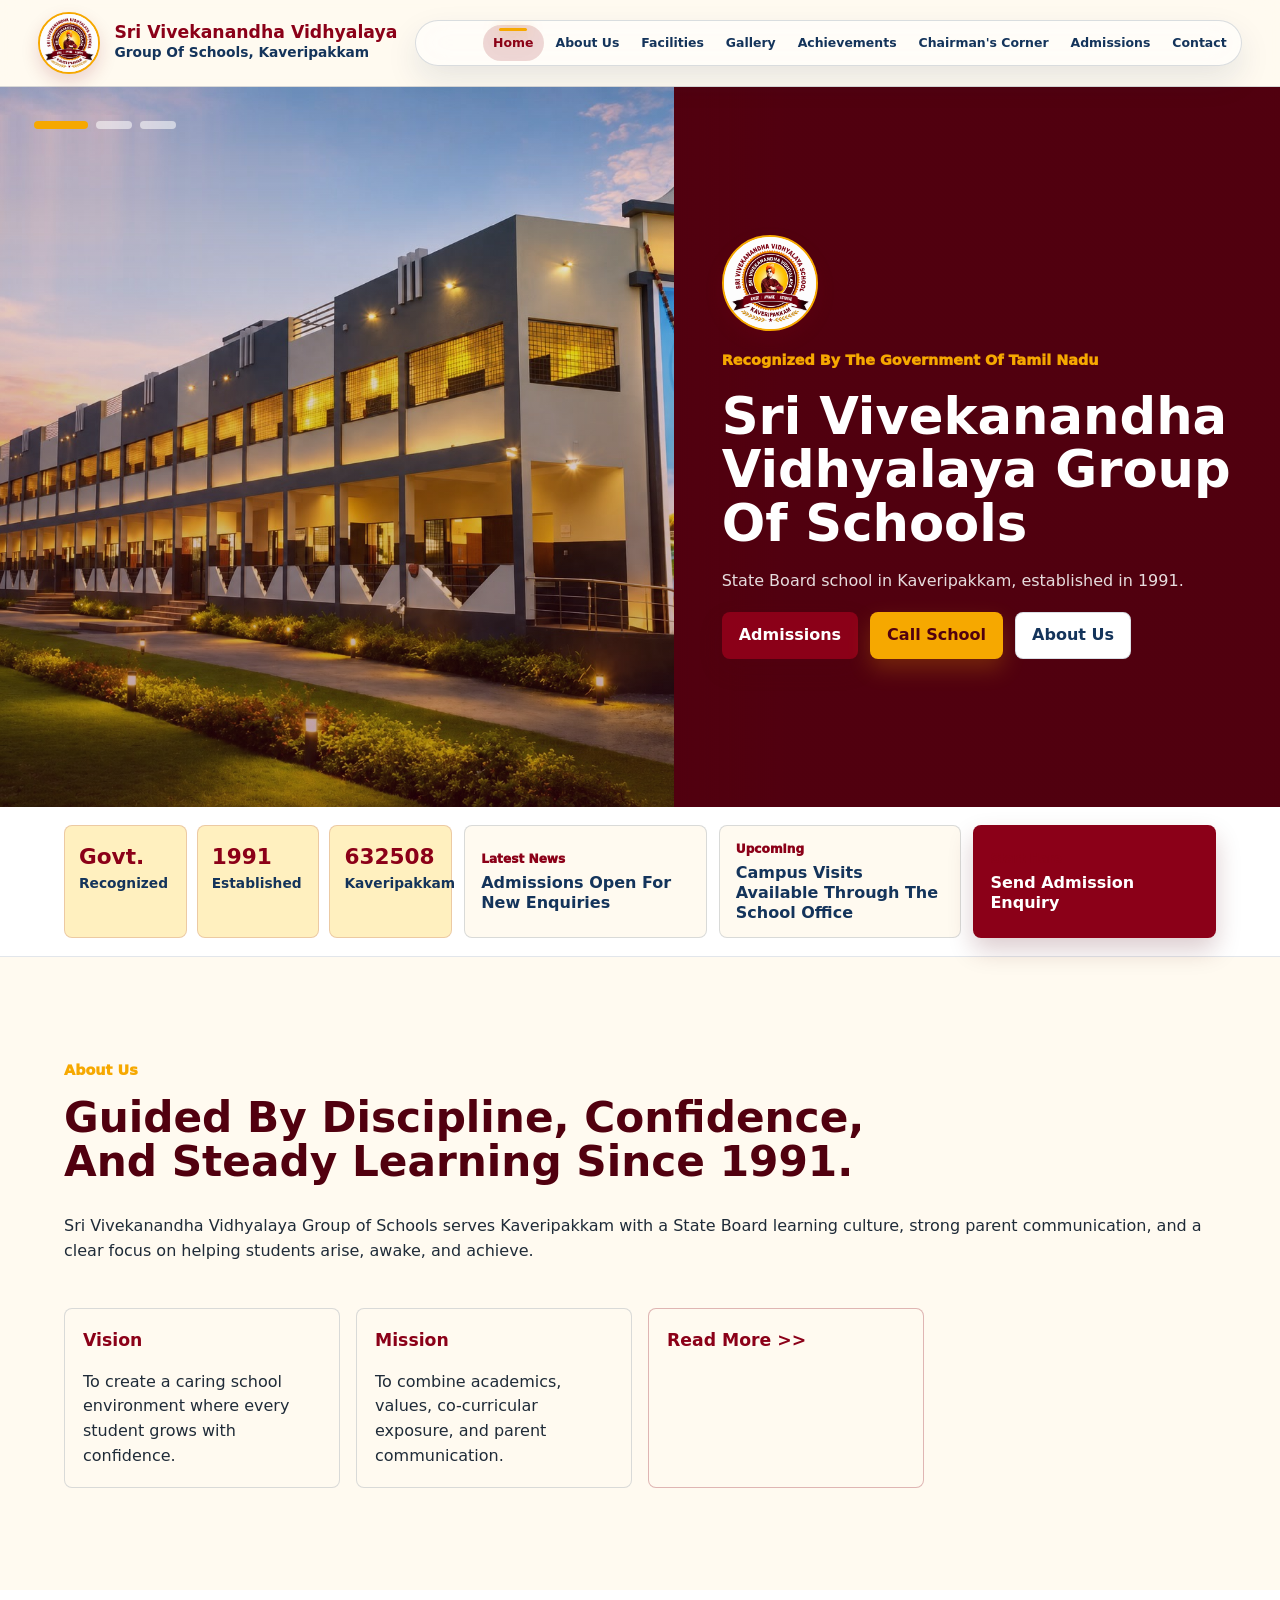
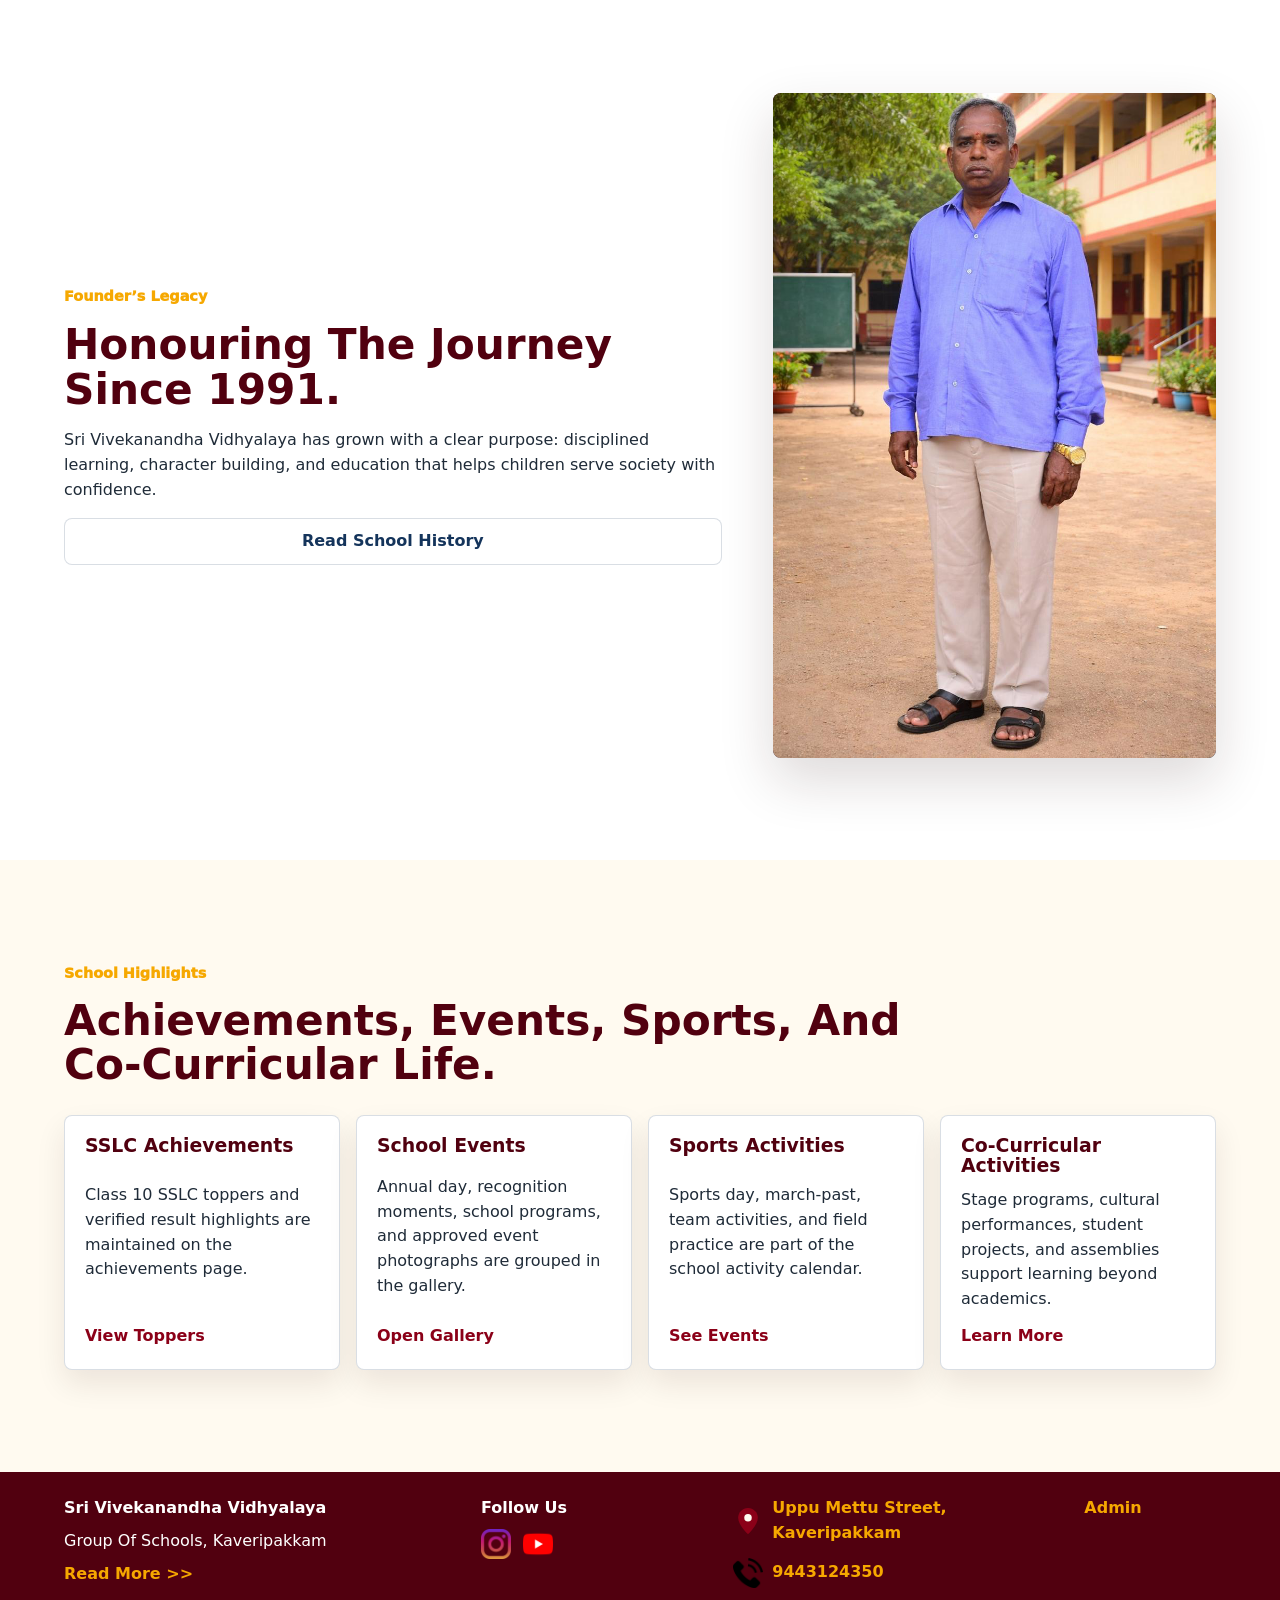
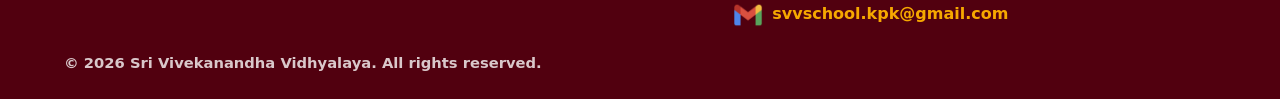
==== commit 93fdfcfd: "Publish approved website version" ====
--- a/index.html
+++ b/index.html
@@ -53,16 +53,12 @@
             <img src="assets/logo.png" data-required-asset alt="Sri Vivekanandha Vidhyalaya logo" />
             <span class="asset-fallback">SVV</span>
           </div>
-          <p class="eyebrow">Recognized by the Government of Tamil Nadu</p>
-          <h1>Sri Vivekanandha Vidhyalaya Group of Schools</h1>
-          <p class="lead">
-            State Board school in Kaveripakkam, established in 1991, with admissions, facilities, gallery,
-            achievements, Chairman's Corner, testimonials, and contact pages.
-          </p>
+          <p class="eyebrow">Recognized By The Government Of Tamil Nadu</p>
+          <h1>Sri Vivekanandha Vidhyalaya Group Of Schools</h1>
+          <p class="lead">State Board school in Kaveripakkam, established in 1991.</p>
           <div class="hero-actions">
             <a class="button primary" href="admissions.html">Admissions</a>
             <a class="button gold" href="tel:+919443124350">Call School</a>
-            <a class="button secondary" href="https://wa.me/919443124350?text=Admission%20enquiry%20for%20Sri%20Vivekanandha%20Vidhyalaya" target="_blank" rel="noreferrer">WhatsApp</a>
             <a class="button secondary" href="about.html">About Us</a>
           </div>
         </div>
@@ -72,22 +68,22 @@
         <div class="quick-facts" id="quick-facts"></div>
         <article class="highlight-card">
           <span>Latest News</span>
-          <strong>Admissions open for new enquiries</strong>
+          <strong>Admissions Open For New Enquiries</strong>
         </article>
         <article class="highlight-card">
           <span>Upcoming</span>
-          <strong>Campus visits available through the school office</strong>
+          <strong>Campus Visits Available Through The School Office</strong>
         </article>
         <a class="highlight-card highlight-cta" href="admissions.html">
           <span>Start Here</span>
-          <strong>Send admission enquiry</strong>
+          <strong>Send Admission Enquiry</strong>
         </a>
       </section>
 
       <section class="page-section home-about">
         <div class="section-heading">
           <p class="eyebrow">About Us</p>
-          <h2>Guided by discipline, confidence, and steady learning since 1991.</h2>
+          <h2>Guided By Discipline, Confidence, And Steady Learning Since 1991.</h2>
           <p>
             Sri Vivekanandha Vidhyalaya Group of Schools serves Kaveripakkam with a State Board learning culture,
             strong parent communication, and a clear focus on helping students arise, awake, and achieve.
@@ -96,15 +92,14 @@
         <div class="module-grid">
           <article class="module-card"><strong>Vision</strong><p>To create a caring school environment where every student grows with confidence.</p></article>
           <article class="module-card"><strong>Mission</strong><p>To combine academics, values, co-curricular exposure, and parent communication.</p></article>
-          <article class="module-card"><strong>History</strong><p>Established in 1991 and continuing to serve families across Kaveripakkam.</p></article>
-          <a class="module-card about-link-card" href="about.html"><strong>Read More</strong><p>Open the full About Us page.</p></a>
+          <a class="module-card about-link-card" href="about.html"><strong>Read More &gt;&gt;</strong></a>
         </div>
       </section>
 
       <section class="page-section founder-legacy">
         <div class="legacy-copy">
-          <p class="eyebrow">Founder Legacy</p>
-          <h2>Honouring the journey since 1991.</h2>
+          <p class="eyebrow">Founder’s Legacy</p>
+          <h2>Honouring The Journey Since 1991.</h2>
           <p>
             Sri Vivekanandha Vidhyalaya has grown with a clear purpose: disciplined learning, character building,
             and education that helps children serve society with confidence.
@@ -112,28 +107,18 @@
           <a class="button secondary" href="about.html">Read School History</a>
         </div>
         <div class="legacy-photo asset-panel">
-          <img src="assets/founder-original.png" data-required-asset alt="Original founder photo of Mr. S. Pichandi" loading="lazy" decoding="async" />
+          <img src="assets/founder-original.png" data-required-asset alt="Original founder photo of Mr. S. Pichandi" loading="eager" decoding="async" />
         </div>
       </section>
 
       <section class="page-section home-sections">
         <div class="section-heading">
           <p class="eyebrow">School Highlights</p>
-          <h2>Achievements, events, sports, and co-curricular life.</h2>
+          <h2>Achievements, Events, Sports, And Co-Curricular Life.</h2>
         </div>
         <div class="feature-grid" id="home-feature-grid"></div>
       </section>
 
-      <section class="page-section latest-news-section">
-        <div class="section-heading with-controls">
-          <div>
-            <p class="eyebrow">Latest News / Announcements</p>
-            <h2>Easy-to-update school notices.</h2>
-          </div>
-          <a class="button secondary" href="admissions.html">Admission Enquiry</a>
-        </div>
-        <div class="news-grid" id="latest-news-grid"></div>
-      </section>
     </main>
 
     <footer class="site-footer">
--- a/styles.css
+++ b/styles.css
@@ -177,10 +177,10 @@
   position: relative;
   flex: 0 0 auto;
   min-width: 54px;
-  padding: 8px clamp(7px, 0.72vw, 10px);
+  padding: 8px clamp(8px, 0.78vw, 11px);
   border-radius: 999px;
   color: var(--navy);
-  font-size: clamp(0.68rem, 0.72vw, 0.82rem);
+  font-size: clamp(0.78rem, 0.84vw, 0.94rem);
   font-weight: 800;
   text-align: center;
   white-space: nowrap;
@@ -294,6 +294,7 @@
 .hero-image {
   height: min(720px, calc(100vh - 80px));
   min-height: 560px;
+  overflow: hidden;
   border-radius: 0;
 }
 
@@ -400,10 +401,10 @@
 .eyebrow {
   margin: 0;
   color: var(--gold);
-  font-size: 0.78rem;
+  font-size: 0.9rem;
   font-weight: 1000;
   letter-spacing: 0;
-  text-transform: uppercase;
+  text-transform: none;
 }
 
 h1,
@@ -452,8 +453,7 @@
   font-size: clamp(1rem, 1.25vw, 1.12rem);
 }
 
-.hero-actions,
-.testimonial-controls {
+.hero-actions {
   display: flex;
   align-items: center;
   flex-wrap: wrap;
@@ -561,7 +561,7 @@
   color: var(--maroon);
   font-size: 0.76rem;
   font-weight: 1000;
-  text-transform: uppercase;
+  text-transform: none;
 }
 
 .highlight-card strong {
@@ -644,6 +644,12 @@
   margin: 0;
 }
 
+.about > .section-text > .eyebrow {
+  font-size: clamp(1.55rem, 3vw, 2.35rem);
+  font-weight: 950;
+  color: var(--maroon);
+}
+
 .section-heading {
   margin-bottom: 28px;
 }
@@ -657,7 +663,6 @@
 .identity-panel,
 .contact-card,
 .local-map,
-.testimonial-card,
 .enquiry-form,
 .tab-card {
   border: 1px solid var(--line);
@@ -682,6 +687,15 @@
 }
 
 .leader-copy p:last-child {
+  margin: 0;
+}
+
+.founder-message-body {
+  display: grid;
+  gap: 10px;
+}
+
+.founder-message-body p {
   margin: 0;
 }
 
@@ -865,7 +879,7 @@
   color: var(--gold);
   font-size: 0.78rem;
   font-weight: 1000;
-  text-transform: uppercase;
+  text-transform: none;
 }
 
 .about-link-card {
@@ -1021,21 +1035,27 @@
   margin: 8px 0 0;
 }
 
-.achievements,
-.testimonials {
+.achievements {
   background: var(--gold-soft);
 }
 
 .rank-list,
-.timeline,
 .steps {
   display: grid;
   gap: 12px;
 }
 
+.topper-only-layout {
+  grid-template-columns: minmax(0, 980px);
+  justify-content: center;
+}
+
 .topper-results {
   display: grid;
   gap: 16px;
+  width: 100%;
+  max-width: 980px;
+  margin: 0 auto;
 }
 
 .results-glance {
@@ -1069,6 +1089,7 @@
   display: flex;
   gap: 14px;
   align-items: flex-start;
+  justify-content: flex-start;
   background: var(--white);
 }
 
@@ -1258,6 +1279,29 @@
   background: var(--white);
 }
 
+.phone-input-wrap {
+  display: grid;
+  grid-template-columns: auto minmax(0, 1fr);
+  align-items: stretch;
+}
+
+.phone-input-wrap span {
+  display: grid;
+  min-height: 44px;
+  place-items: center;
+  padding: 0 12px;
+  border: 1px solid var(--line);
+  border-right: 0;
+  border-radius: var(--radius) 0 0 var(--radius);
+  color: var(--maroon-dark);
+  background: var(--gold-soft);
+  font-weight: 1000;
+}
+
+.phone-input-wrap input {
+  border-radius: 0 var(--radius) var(--radius) 0;
+}
+
 .form-status {
   min-height: 24px;
   margin: 0;
@@ -1269,61 +1313,64 @@
   grid-template-columns: repeat(5, minmax(0, 1fr));
 }
 
-.testimonial-card {
-  display: grid;
-  gap: 12px;
-  max-width: 860px;
-  min-height: 210px;
-  padding: clamp(22px, 5vw, 42px);
-}
-
-.testimonial-card blockquote {
-  margin: 0;
-  color: var(--maroon-dark);
-  font-size: clamp(1.3rem, 3vw, 2.3rem);
-  font-weight: 900;
-  line-height: 1.2;
-}
-
-.testimonial-controls {
-  margin-top: 18px;
-}
-
 .announcement-strip {
   display: grid;
-  gap: 10px;
-  margin: 22px 0;
-  padding: 16px 18px;
-  border: 1px solid rgba(139, 0, 24, 0.18);
-  border-left: 5px solid var(--gold);
-  border-radius: var(--radius);
-  background: var(--gold-soft);
+  gap: 18px;
+  margin: 28px 0;
+  padding: clamp(18px, 3vw, 26px);
+  border: 1px solid rgba(139, 0, 24, 0.14);
+  border-radius: var(--radius);
+  background: var(--white);
+  box-shadow: 0 14px 34px rgba(44, 16, 16, 0.08);
 }
 
 .announcement-strip[hidden] {
   display: none;
 }
 
-.announcement-strip strong {
+.section-heading.compact {
+  margin-bottom: 0;
+}
+
+.announcement-grid {
+  display: grid;
+  grid-template-columns: repeat(2, minmax(0, 1fr));
+  gap: 18px;
+}
+
+.announcement-card {
+  display: grid;
+  overflow: hidden;
+  border: 1px solid var(--line);
+  border-radius: var(--radius);
+  background: var(--paper);
+}
+
+.announcement-card img {
+  width: 100%;
+  aspect-ratio: 3 / 4;
+  object-fit: cover;
+  background: var(--white);
+}
+
+.announcement-card div {
+  display: grid;
+  gap: 10px;
+  padding: 18px;
+}
+
+.announcement-card span {
   color: var(--maroon);
-  font-size: 1.04rem;
-}
-
-.announcement-strip p {
+  font-size: 0.9rem;
+  font-weight: 950;
+}
+
+.announcement-card h2 {
+  font-size: clamp(1.4rem, 2vw, 1.9rem);
+}
+
+.announcement-card p {
   margin: 0;
-  color: var(--navy);
-  font-weight: 750;
-}
-
-.announcement-strip p + p {
-  margin-top: 7px;
-}
-
-.announcement-strip span {
-  display: inline-block;
-  margin-right: 8px;
-  color: var(--maroon);
-  font-weight: 950;
 }
 
 .contact {
@@ -1344,6 +1391,13 @@
 .contact-block h3,
 .contact-block p {
   margin: 0;
+}
+
+.contact > .section-heading .eyebrow,
+.admissions > .section-heading .eyebrow {
+  font-size: clamp(1.55rem, 3vw, 2.35rem);
+  font-weight: 950;
+  color: var(--maroon);
 }
 
 .contact-block {
@@ -1362,6 +1416,32 @@
   text-underline-offset: 3px;
 }
 
+.contact-social-icons {
+  display: flex;
+  align-items: center;
+  flex-wrap: wrap;
+  gap: 14px;
+}
+
+.contact-social-icons a,
+.footer-icons a,
+.footer-icon-link,
+.footer-contact a,
+.footer-map-link {
+  display: inline-flex;
+  align-items: center;
+  gap: 9px;
+}
+
+.contact-social-icons img,
+.footer-icons img,
+.footer-icon-link img,
+.footer-contact img {
+  width: 30px;
+  height: 30px;
+  object-fit: contain;
+}
+
 .map-panel {
   display: grid;
   gap: 12px;
@@ -1385,14 +1465,66 @@
 }
 
 .site-footer {
-  display: flex;
-  align-items: center;
-  justify-content: space-between;
-  flex-wrap: wrap;
-  gap: 14px;
+  display: grid;
+  grid-template-columns: minmax(200px, 1.2fr) minmax(130px, 0.7fr) minmax(180px, 1fr) minmax(80px, 0.4fr);
+  align-items: start;
+  gap: 22px;
   padding: 24px clamp(18px, 5vw, 70px);
   color: var(--white);
   background: var(--maroon-dark);
+}
+
+.footer-brand,
+.footer-block,
+.footer-contact {
+  display: grid;
+  gap: 8px;
+}
+
+.footer-brand strong,
+.footer-block strong {
+  color: var(--white);
+}
+
+.footer-icons,
+.footer-contact {
+  display: flex;
+  flex-wrap: wrap;
+  align-items: center;
+  gap: 12px;
+}
+
+.footer-icon-link {
+  width: 38px;
+  height: 38px;
+  justify-content: center;
+  border-radius: 50%;
+  background: var(--white);
+}
+
+.footer-icons a {
+  width: 30px;
+  height: 30px;
+  justify-content: center;
+}
+
+.footer-map-link {
+  color: var(--gold);
+  font-weight: 900;
+}
+
+.footer-map-link img {
+  width: 24px;
+  height: 24px;
+}
+
+.footer-contact a {
+  color: var(--gold);
+  font-weight: 900;
+}
+
+.footer-admin-link {
+  justify-self: start;
 }
 
 .sticky-contact-bar {
@@ -1411,11 +1543,19 @@
 }
 
 .sticky-contact-bar a {
-  display: grid;
+  display: flex;
+  align-items: center;
+  justify-content: center;
+  gap: 7px;
   min-height: 46px;
-  place-items: center;
   color: var(--white);
   font-weight: 1000;
+}
+
+.sticky-contact-bar img {
+  width: 18px;
+  height: 18px;
+  object-fit: contain;
 }
 
 .sticky-contact-bar a + a {
@@ -1438,11 +1578,12 @@
 }
 
 .site-footer .copyright-line {
-  flex: 0 0 100%;
-  order: 3;
+  grid-column: 1 / -1;
+  min-width: 0;
   color: rgba(255, 255, 255, 0.78);
   font-size: 0.92rem;
   font-weight: 700;
+  overflow-wrap: anywhere;
 }
 
 .admin-page {
@@ -1810,6 +1951,7 @@
   .activity-grid,
   .feature-grid,
   .news-grid,
+  .announcement-grid,
   .gallery-grid,
   .recognition-grid,
   .results-glance,
@@ -1892,8 +2034,8 @@
   }
 
   .site-footer {
+    grid-template-columns: 1fr;
     align-items: flex-start;
-    flex-direction: column;
     padding-bottom: 76px;
   }
 
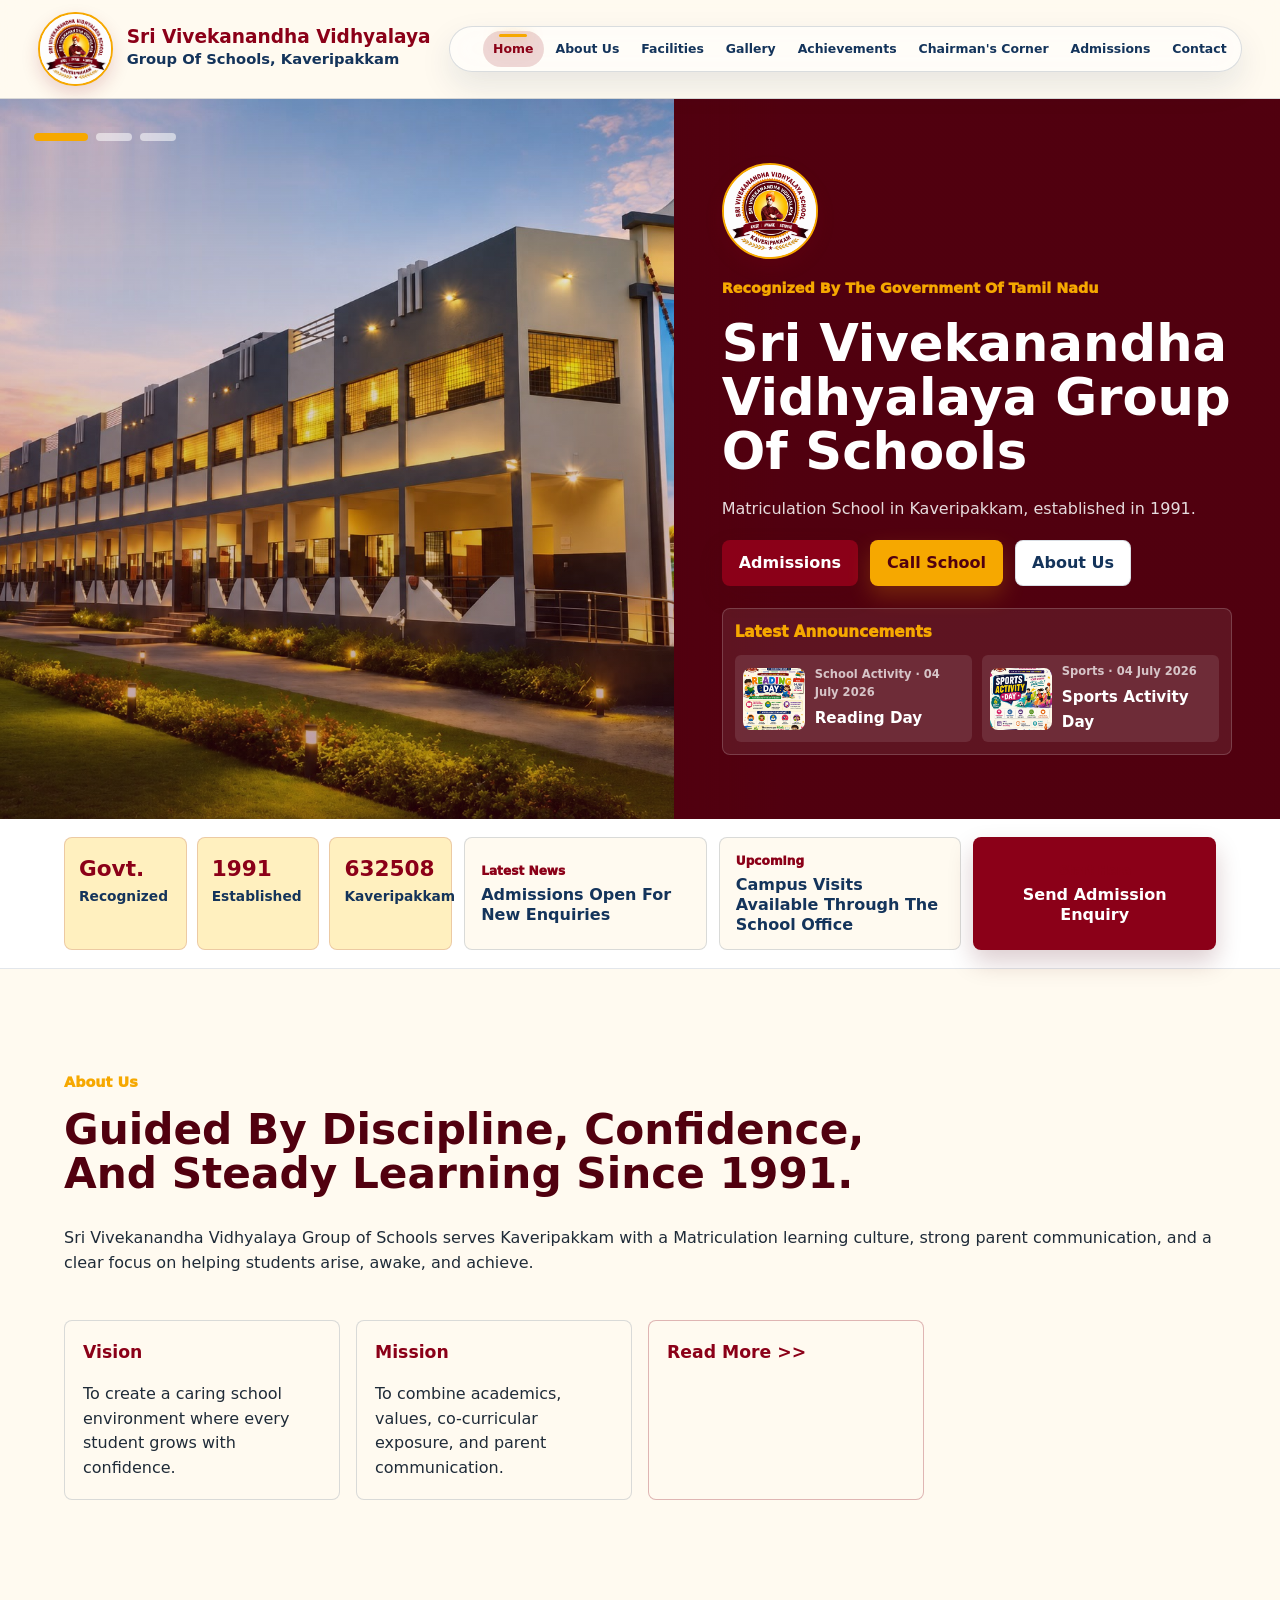
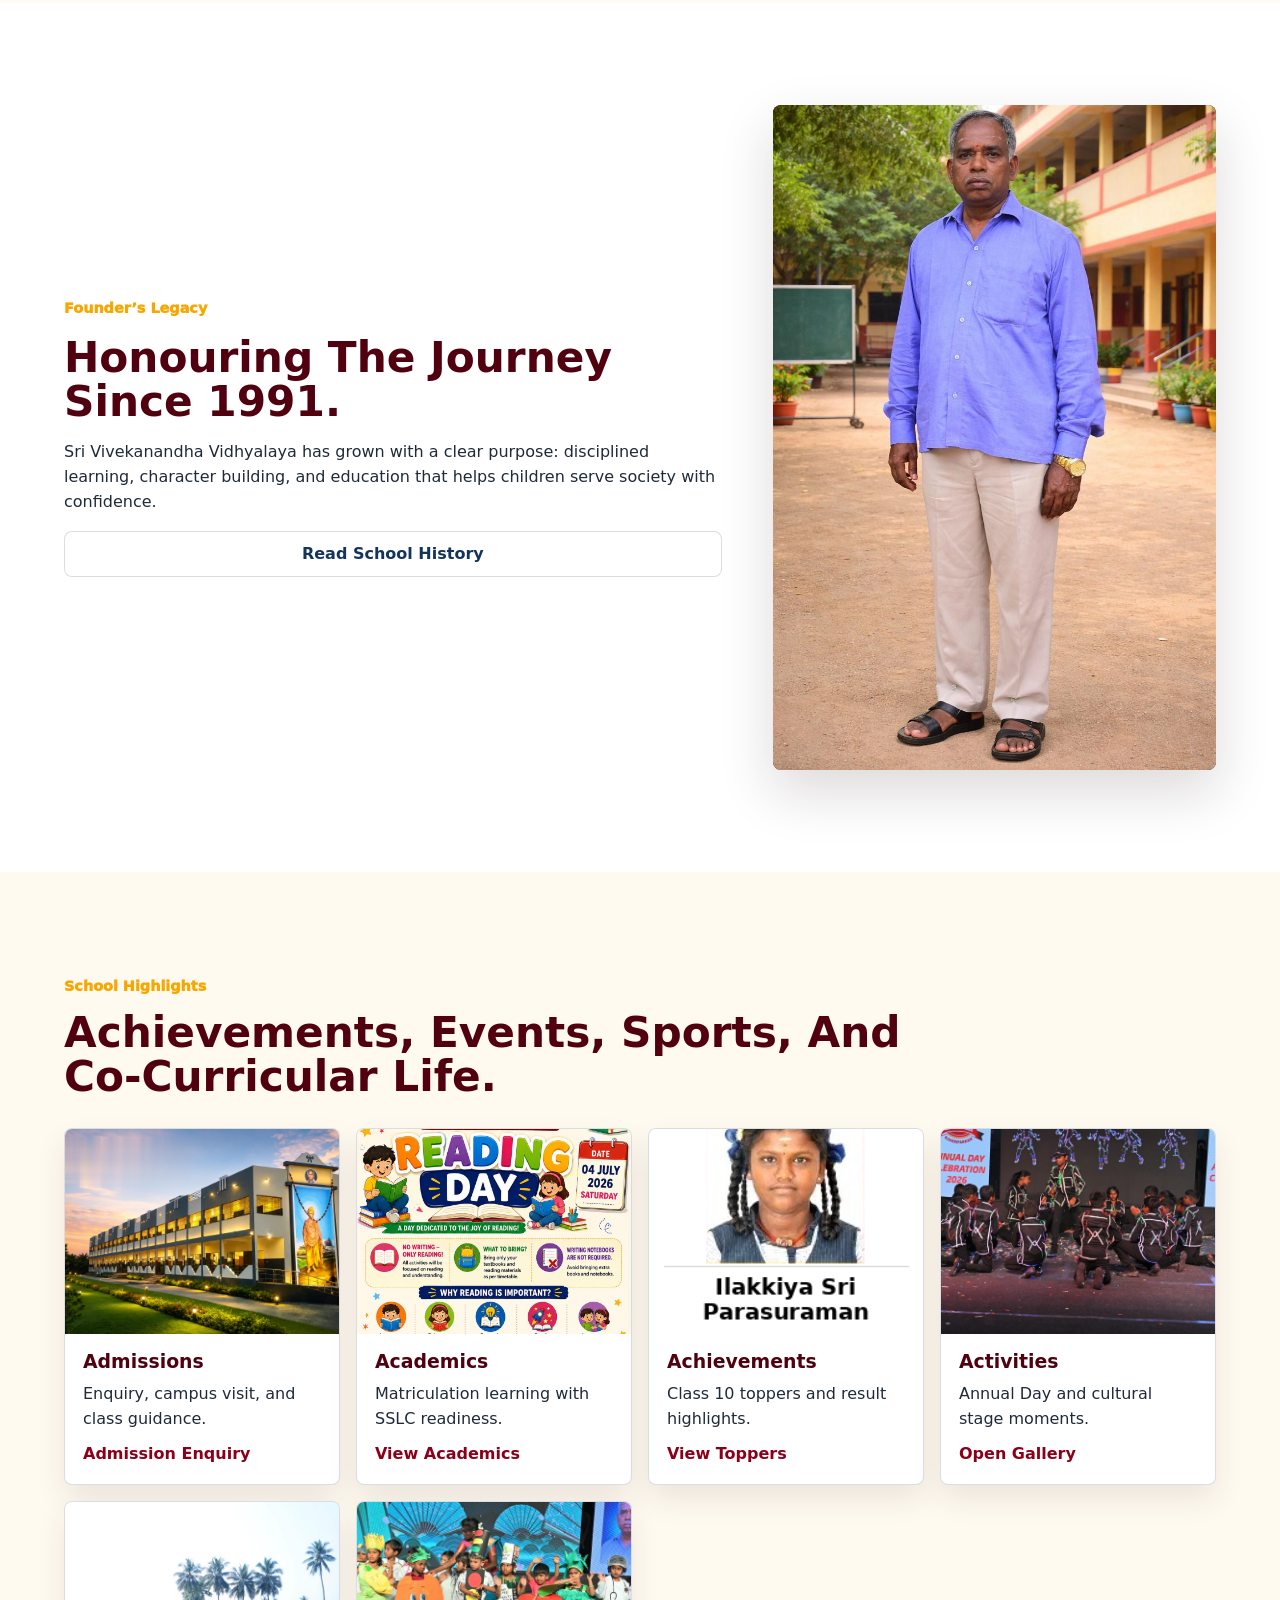
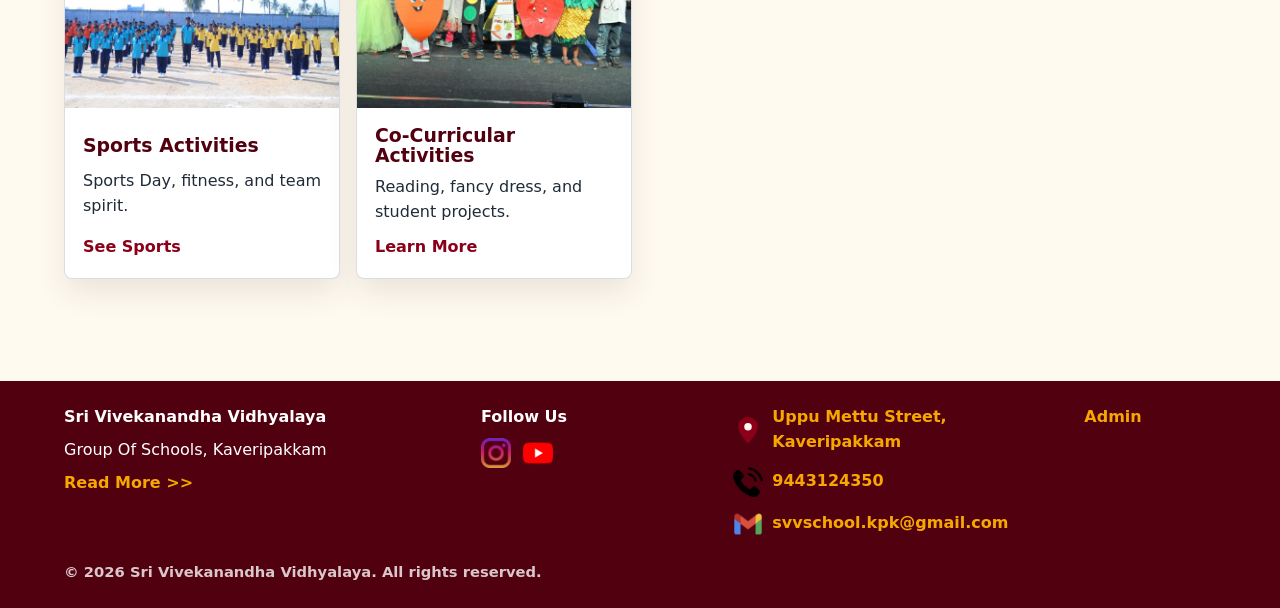
==== commit 174a3e1f: "Update homepage hero and admissions visuals" ====
--- a/index.html
+++ b/index.html
@@ -55,12 +55,13 @@
           </div>
           <p class="eyebrow">Recognized By The Government Of Tamil Nadu</p>
           <h1>Sri Vivekanandha Vidhyalaya Group Of Schools</h1>
-          <p class="lead">State Board school in Kaveripakkam, established in 1991.</p>
+          <p class="lead">Matriculation School in Kaveripakkam, established in 1991.</p>
           <div class="hero-actions">
             <a class="button primary" href="admissions.html">Admissions</a>
             <a class="button gold" href="tel:+919443124350">Call School</a>
             <a class="button secondary" href="about.html">About Us</a>
           </div>
+          <div class="hero-announcements" data-hero-announcements aria-label="Latest announcements"></div>
         </div>
       </section>
 
@@ -85,7 +86,7 @@
           <p class="eyebrow">About Us</p>
           <h2>Guided By Discipline, Confidence, And Steady Learning Since 1991.</h2>
           <p>
-            Sri Vivekanandha Vidhyalaya Group of Schools serves Kaveripakkam with a State Board learning culture,
+            Sri Vivekanandha Vidhyalaya Group of Schools serves Kaveripakkam with a Matriculation learning culture,
             strong parent communication, and a clear focus on helping students arise, awake, and achieve.
           </p>
         </div>
--- a/styles.css
+++ b/styles.css
@@ -96,13 +96,13 @@
 
 .brand strong {
   color: var(--maroon);
-  font-size: 1.08rem;
+  font-size: clamp(1.16rem, 1.45vw, 1.34rem);
   line-height: 1.12;
 }
 
 .brand small {
   color: var(--navy);
-  font-size: 0.86rem;
+  font-size: 0.92rem;
   font-weight: 700;
 }
 
@@ -119,8 +119,8 @@
 }
 
 .logo-frame.small {
-  width: 62px;
-  height: 62px;
+  width: clamp(70px, 5.8vw, 82px);
+  height: clamp(70px, 5.8vw, 82px);
 }
 
 .logo-frame.medium {
@@ -460,6 +460,63 @@
   gap: 12px;
 }
 
+.hero-announcements {
+  display: grid;
+  gap: 10px;
+  width: 100%;
+  margin-top: 4px;
+  padding: 12px;
+  border: 1px solid rgba(255, 255, 255, 0.18);
+  border-radius: var(--radius);
+  background: rgba(255, 255, 255, 0.08);
+}
+
+.hero-announcements-title {
+  color: var(--gold);
+  font-size: 0.95rem;
+  font-weight: 1000;
+}
+
+.hero-announcement-list {
+  display: grid;
+  grid-template-columns: repeat(2, minmax(0, 1fr));
+  gap: 10px;
+}
+
+.hero-announcement-card {
+  display: grid;
+  grid-template-columns: 62px minmax(0, 1fr);
+  align-items: center;
+  gap: 10px;
+  min-height: 78px;
+  padding: 8px;
+  border-radius: calc(var(--radius) - 2px);
+  color: var(--white);
+  background: rgba(255, 255, 255, 0.1);
+}
+
+.hero-announcement-card img {
+  width: 62px;
+  height: 62px;
+  border-radius: 8px;
+  object-fit: cover;
+  background: var(--paper);
+}
+
+.hero-announcement-card span {
+  display: block;
+  margin-bottom: 4px;
+  color: rgba(255, 255, 255, 0.72);
+  font-size: 0.72rem;
+  font-weight: 900;
+}
+
+.hero-announcement-card strong {
+  color: var(--white);
+  font-size: 0.95rem;
+  line-height: 1.18;
+}
+
 .button {
   display: inline-flex;
   align-items: center;
@@ -569,6 +626,8 @@
 }
 
 .highlight-cta {
+  justify-items: center;
+  text-align: center;
   color: var(--white);
   border-color: rgba(139, 0, 24, 0.22);
   background: var(--maroon);
@@ -842,6 +901,25 @@
   box-shadow: 0 14px 30px rgba(44, 16, 16, 0.09);
 }
 
+.feature-card {
+  gap: 0;
+  overflow: hidden;
+  padding: 0;
+}
+
+.feature-card img {
+  width: 100%;
+  aspect-ratio: 4 / 3;
+  object-fit: cover;
+  background: var(--paper);
+}
+
+.feature-card-copy {
+  display: grid;
+  gap: 10px;
+  padding: 18px;
+}
+
 .feature-card h3,
 .news-card h3 {
   font-size: 1.18rem;
@@ -1043,6 +1121,88 @@
 .steps {
   display: grid;
   gap: 12px;
+}
+
+.steps {
+  grid-template-columns: repeat(3, minmax(0, 1fr));
+  gap: 18px;
+  align-items: stretch;
+}
+
+.step-card.visual-step-card {
+  position: relative;
+  display: grid;
+  gap: 0;
+  align-content: start;
+  overflow: visible;
+  min-height: 100%;
+  padding: 0;
+  border: 1px solid var(--line);
+  border-radius: var(--radius);
+  background: var(--white);
+  box-shadow: 0 14px 30px rgba(44, 16, 16, 0.1);
+}
+
+.step-card.visual-step-card:not(:last-child)::after {
+  content: "";
+  position: absolute;
+  top: 86px;
+  right: -19px;
+  width: 18px;
+  height: 3px;
+  background: var(--gold);
+}
+
+.step-card.visual-step-card:not(:last-child)::before {
+  content: "";
+  position: absolute;
+  top: 80px;
+  right: -25px;
+  width: 0;
+  height: 0;
+  border-top: 8px solid transparent;
+  border-bottom: 8px solid transparent;
+  border-left: 10px solid var(--gold);
+}
+
+.step-media {
+  position: relative;
+  overflow: hidden;
+  aspect-ratio: 16 / 10;
+  border-radius: var(--radius) var(--radius) 0 0;
+  background: var(--paper);
+}
+
+.step-media img {
+  width: 100%;
+  height: 100%;
+  object-fit: cover;
+}
+
+.step-media span {
+  position: absolute;
+  left: 12px;
+  bottom: 12px;
+  display: grid;
+  place-items: center;
+  width: 42px;
+  height: 42px;
+  border-radius: 50%;
+  color: var(--maroon-dark);
+  background: var(--gold);
+  font-weight: 1000;
+  box-shadow: 0 10px 22px rgba(81, 0, 15, 0.22);
+}
+
+.step-copy {
+  display: grid;
+  gap: 8px;
+  padding: 16px;
+}
+
+.step-copy h3,
+.step-copy p {
+  margin: 0;
 }
 
 .topper-only-layout {
@@ -1886,8 +2046,8 @@
   }
 
   .logo-frame.small {
-    width: 54px;
-    height: 54px;
+    width: 62px;
+    height: 62px;
   }
 
   .brand {
@@ -1895,7 +2055,7 @@
   }
 
   .brand strong {
-    font-size: 1rem;
+    font-size: 1.08rem;
   }
 
   .brand-copy small {
@@ -1944,6 +2104,20 @@
 
   .hero-actions .button {
     width: auto;
+  }
+
+  .hero-announcement-list {
+    grid-template-columns: 1fr;
+  }
+
+  .hero-announcement-card {
+    grid-template-columns: 56px minmax(0, 1fr);
+    min-height: 72px;
+  }
+
+  .hero-announcement-card img {
+    width: 56px;
+    height: 56px;
   }
 
   .module-grid,
@@ -1952,6 +2126,7 @@
   .feature-grid,
   .news-grid,
   .announcement-grid,
+  .steps,
   .gallery-grid,
   .recognition-grid,
   .results-glance,
@@ -1964,6 +2139,11 @@
     grid-template-columns: 1fr;
   }
 
+  .step-card.visual-step-card::before,
+  .step-card.visual-step-card::after {
+    display: none;
+  }
+
   .gallery-card {
     min-height: 240px;
   }
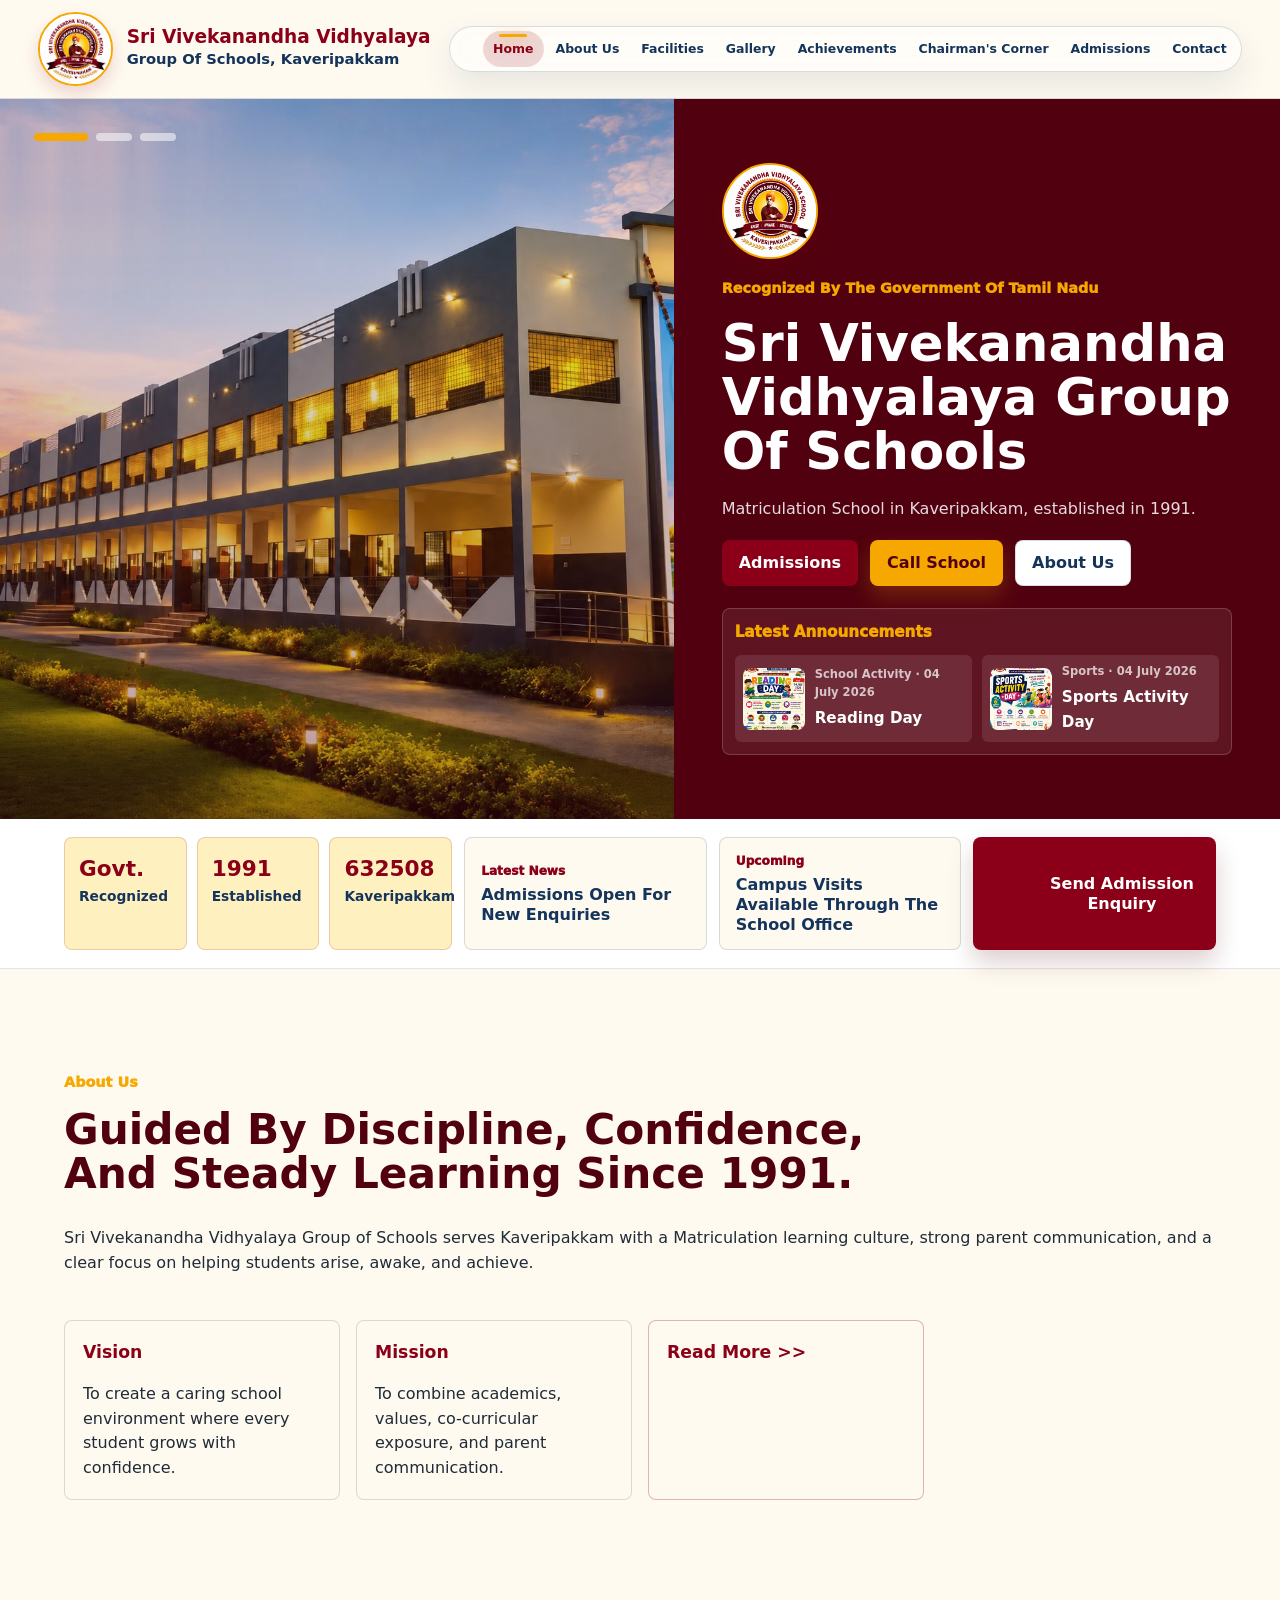
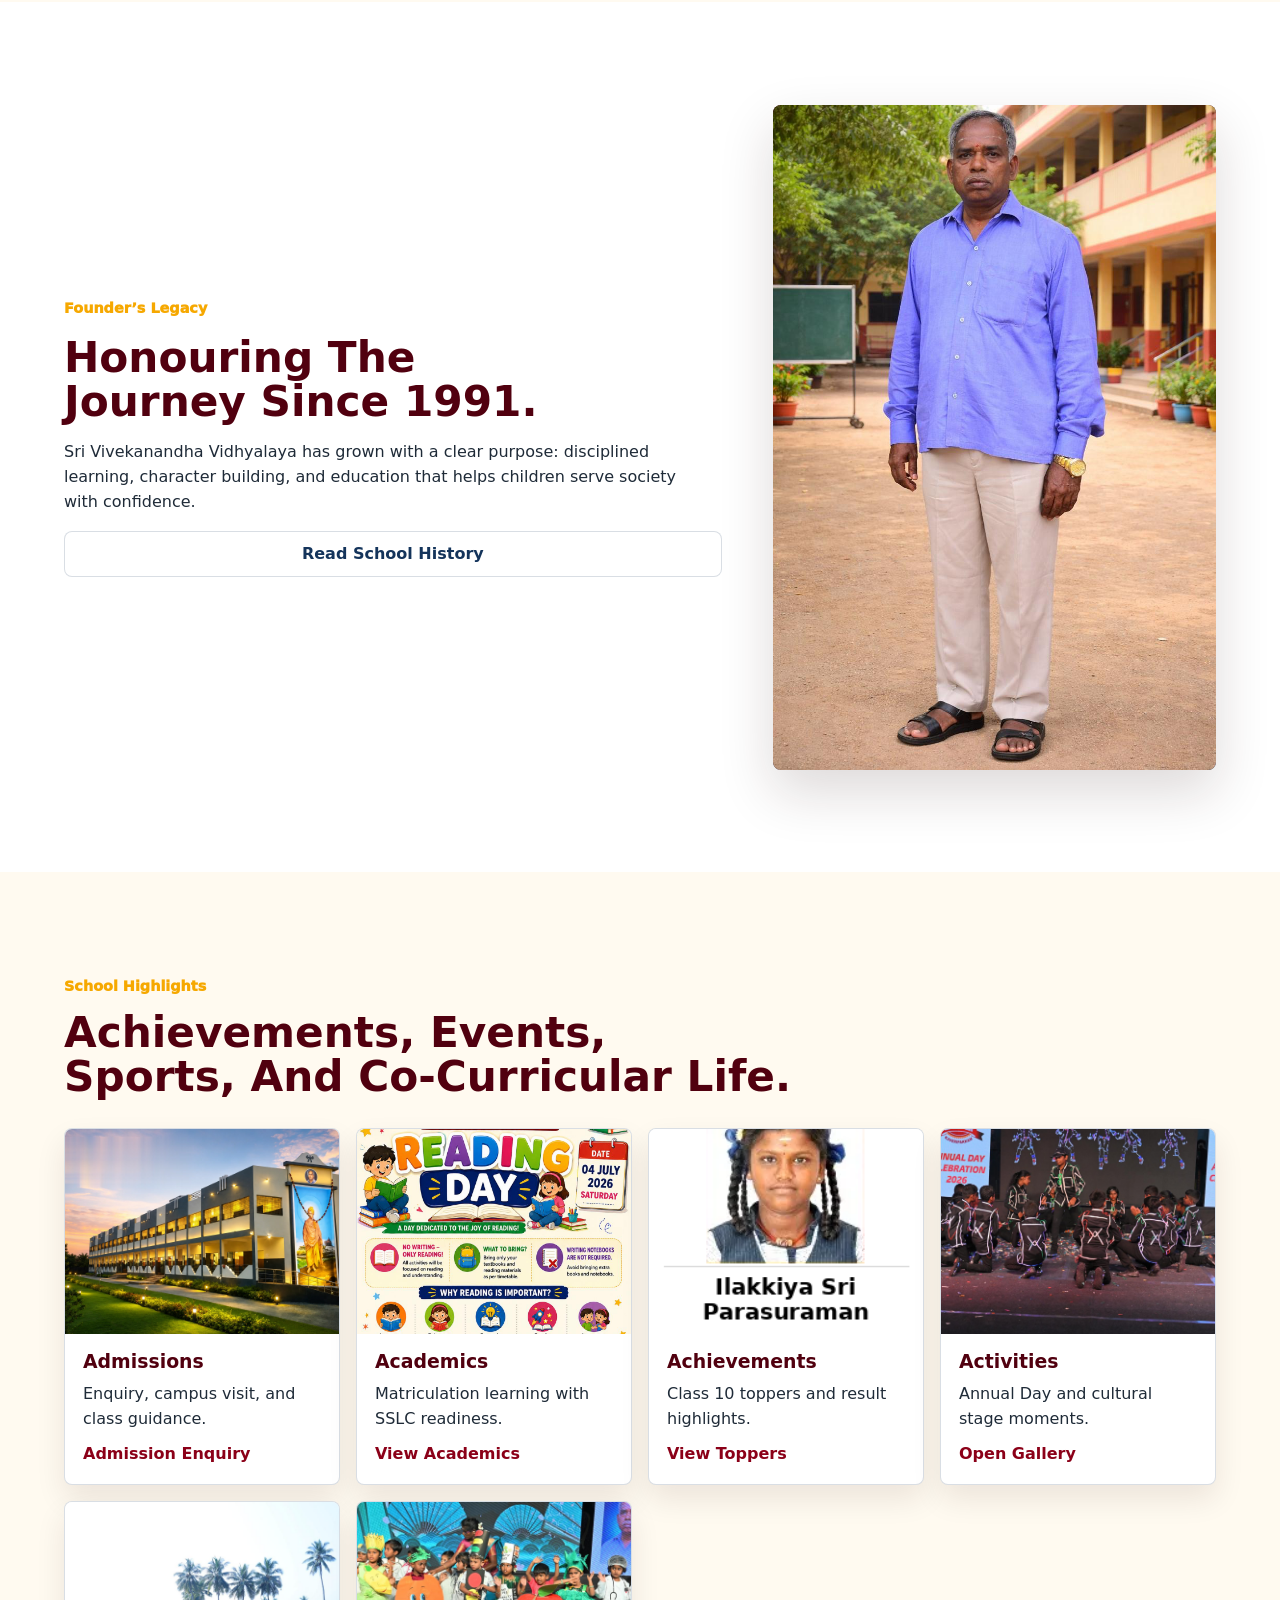
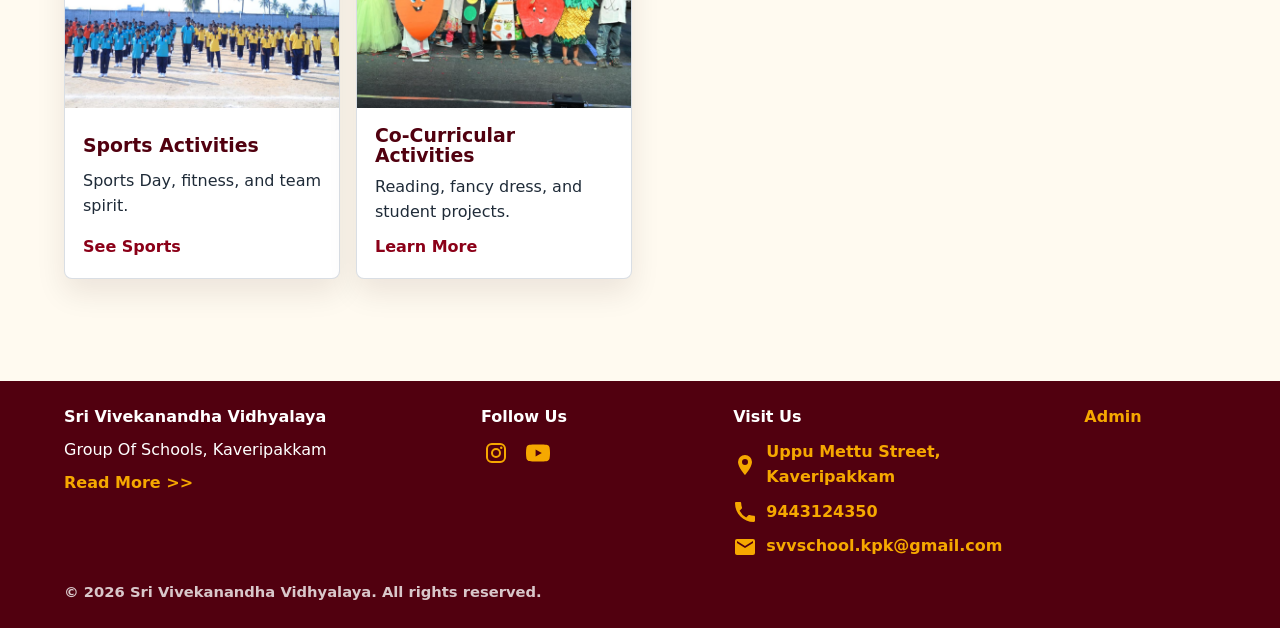
==== commit 64fe5499: "Add hero motion, page transitions and complete footer" ====
--- a/index.html
+++ b/index.html
@@ -17,9 +17,9 @@
     <meta property="og:image" content="assets/school-building.jpg" />
     <link rel="icon" href="assets/logo.png" />
     <link rel="preload" as="image" href="assets/school-building.jpg" fetchpriority="high" />
-    <link rel="stylesheet" href="styles.css?v=seo-content-1" />
+    <link rel="stylesheet" href="styles.css?v=motion-footer-1" />
   </head>
-  <body>
+  <body class="home-page">
     <header class="site-header" data-header>
       <a class="brand" href="index.html" aria-label="Sri Vivekanandha Vidhyalaya home">
         <span class="logo-frame small">
@@ -128,7 +128,7 @@
       <p class="copyright-line">© 2026 Sri Vivekanandha Vidhyalaya. All rights reserved.</p>
     </footer>
 
-    <script src="news-data.js?v=seo-content-1"></script>
-    <script src="app.js?v=seo-content-1"></script>
+    <script src="news-data.js?v=motion-footer-1"></script>
+    <script src="app.js?v=motion-footer-1"></script>
   </body>
 </html>
--- a/styles.css
+++ b/styles.css
@@ -60,6 +60,18 @@
 :focus-visible {
   outline: 3px solid rgba(246, 168, 0, 0.72);
   outline-offset: 3px;
+}
+
+.visually-hidden {
+  position: absolute !important;
+  width: 1px !important;
+  height: 1px !important;
+  padding: 0 !important;
+  margin: -1px !important;
+  overflow: hidden !important;
+  clip: rect(0, 0, 0, 0) !important;
+  white-space: nowrap !important;
+  border: 0 !important;
 }
 
 .site-header {
@@ -384,6 +396,46 @@
   background: var(--gold);
 }
 
+/* Homepage entrance uses composited properties only, keeping layout and image loading unchanged. */
+.home-page .hero-image {
+  animation: hero-image-enter 600ms ease-out both;
+}
+
+.home-page .hero-logo,
+.home-page .hero-content > .eyebrow,
+.home-page .hero-content > h1,
+.home-page .hero-content > .lead,
+.home-page .hero-actions .button,
+.home-page .hero-announcements {
+  animation: hero-copy-enter 440ms cubic-bezier(0.22, 1, 0.36, 1) both;
+}
+
+.home-page .hero-logo { animation-delay: 100ms; }
+.home-page .hero-content > .eyebrow { animation-delay: 160ms; }
+.home-page .hero-content > h1 { animation-delay: 220ms; }
+.home-page .hero-content > .lead { animation-delay: 300ms; }
+.home-page .hero-actions .button:nth-child(1) { animation-delay: 400ms; }
+.home-page .hero-actions .button:nth-child(2) { animation-delay: 480ms; }
+.home-page .hero-actions .button:nth-child(3) { animation-delay: 560ms; }
+.home-page .hero-announcements { animation-delay: 620ms; }
+
+@keyframes hero-image-enter {
+  from { opacity: 0; }
+  to { opacity: 1; }
+}
+
+@keyframes hero-copy-enter {
+  from {
+    opacity: 0;
+    transform: translateY(14px);
+  }
+
+  to {
+    opacity: 1;
+    transform: translateY(0);
+  }
+}
+
 .hero-content {
   position: relative;
   z-index: 1;
@@ -1200,9 +1252,15 @@
   padding: 16px;
 }
 
-.step-copy h3,
+.step-copy h2,
 .step-copy p {
   margin: 0;
+}
+
+.step-copy h2,
+.tab-panel-title {
+  color: var(--maroon-dark);
+  font-size: 1.22rem;
 }
 
 .topper-only-layout {
@@ -1557,7 +1615,14 @@
 .admissions > .section-heading .eyebrow {
   font-size: clamp(1.55rem, 3vw, 2.35rem);
   font-weight: 950;
+}
+
+.contact > .section-heading .eyebrow {
   color: var(--maroon);
+}
+
+.admissions > .section-heading .eyebrow {
+  color: var(--gold);
 }
 
 .contact-block {
@@ -1602,6 +1667,13 @@
   object-fit: contain;
 }
 
+.footer-svg-icon {
+  width: 24px;
+  height: 24px;
+  flex: 0 0 24px;
+  fill: currentColor;
+}
+
 .map-panel {
   display: grid;
   gap: 12px;
@@ -1646,12 +1718,17 @@
   color: var(--white);
 }
 
-.footer-icons,
-.footer-contact {
+.footer-icons {
   display: flex;
   flex-wrap: wrap;
   align-items: center;
   gap: 12px;
+}
+
+.footer-contact {
+  display: grid;
+  align-items: start;
+  gap: 10px;
 }
 
 .footer-icon-link {
@@ -1681,6 +1758,81 @@
 .footer-contact a {
   color: var(--gold);
   font-weight: 900;
+}
+
+.footer-contact > strong {
+  color: var(--white);
+}
+
+/* Native cross-document transitions keep the header stable and animate page content. */
+@view-transition {
+  navigation: auto;
+}
+
+main {
+  view-transition-name: page-content;
+}
+
+::view-transition-old(page-content) {
+  animation: page-slide-out 280ms cubic-bezier(0.4, 0, 1, 1) both;
+}
+
+::view-transition-new(page-content) {
+  animation: page-slide-in 320ms cubic-bezier(0.22, 1, 0.36, 1) both;
+}
+
+main.page-transition-out-forward {
+  animation: page-slide-out 280ms cubic-bezier(0.4, 0, 1, 1) both;
+}
+
+main.page-transition-out-backward {
+  animation: page-slide-out-backward 280ms cubic-bezier(0.4, 0, 1, 1) both;
+}
+
+main.page-transition-in-forward {
+  animation: page-slide-in 320ms cubic-bezier(0.22, 1, 0.36, 1) both;
+}
+
+main.page-transition-in-backward {
+  animation: page-slide-in-backward 320ms cubic-bezier(0.22, 1, 0.36, 1) both;
+}
+
+@keyframes page-slide-out {
+  to {
+    opacity: 0.72;
+    transform: translateX(-28px);
+  }
+}
+
+@keyframes page-slide-in {
+  from {
+    opacity: 0.72;
+    transform: translateX(28px);
+  }
+
+  to {
+    opacity: 1;
+    transform: translateX(0);
+  }
+}
+
+@keyframes page-slide-out-backward {
+  to {
+    opacity: 0.72;
+    transform: translateX(28px);
+  }
+}
+
+@keyframes page-slide-in-backward {
+  from {
+    opacity: 0.72;
+    transform: translateX(-28px);
+  }
+
+  to {
+    opacity: 1;
+    transform: translateX(0);
+  }
 }
 
 .footer-admin-link {
@@ -2271,6 +2423,184 @@
   }
 }
 
+/* Interaction and responsive polish. */
+:root {
+  --motion-fast: 160ms;
+  --motion-standard: 240ms;
+  --motion-ease: cubic-bezier(0.22, 1, 0.36, 1);
+}
+
+body {
+  -webkit-font-smoothing: antialiased;
+  text-rendering: optimizeLegibility;
+}
+
+.site-header {
+  transition:
+    min-height var(--motion-standard) var(--motion-ease),
+    padding var(--motion-standard) var(--motion-ease),
+    box-shadow var(--motion-standard) var(--motion-ease),
+    background-color var(--motion-standard) var(--motion-ease);
+}
+
+.site-header.is-scrolled {
+  box-shadow: 0 10px 28px rgba(20, 52, 91, 0.1);
+}
+
+.primary-nav a {
+  transition:
+    color var(--motion-fast) ease,
+    background-color var(--motion-fast) ease,
+    transform var(--motion-fast) var(--motion-ease);
+}
+
+.primary-nav a:hover {
+  transform: translateY(-1px);
+}
+
+.button,
+.filter-row button,
+.tab-list button,
+.accordion button,
+.lightbox-close {
+  transition:
+    color var(--motion-fast) ease,
+    background-color var(--motion-fast) ease,
+    border-color var(--motion-fast) ease,
+    box-shadow var(--motion-fast) ease,
+    transform var(--motion-fast) var(--motion-ease);
+}
+
+.button:hover,
+.filter-row button:hover,
+.tab-list button:hover,
+.accordion button:hover,
+.lightbox-close:hover {
+  box-shadow: 0 10px 22px rgba(20, 52, 91, 0.1);
+}
+
+.button:focus-visible,
+.primary-nav a:focus-visible,
+.filter-row button:focus-visible,
+.tab-list button:focus-visible,
+.accordion button:focus-visible,
+.lightbox-close:focus-visible,
+.enquiry-form input:focus-visible,
+.enquiry-form select:focus-visible {
+  outline: 3px solid rgba(246, 168, 0, 0.7);
+  outline-offset: 3px;
+}
+
+.highlight-card,
+.module-card,
+.tab-card,
+.enquiry-form {
+  transition:
+    border-color var(--motion-standard) ease,
+    box-shadow var(--motion-standard) ease,
+    transform var(--motion-standard) var(--motion-ease);
+}
+
+.highlight-card:hover,
+.module-card:hover {
+  border-color: rgba(139, 0, 24, 0.24);
+  box-shadow: 0 14px 30px rgba(44, 16, 16, 0.08);
+  transform: translateY(-3px);
+}
+
+.highlight-cta {
+  display: flex;
+  align-items: center;
+  justify-content: center;
+  text-align: center;
+}
+
+.section-heading h1,
+.section-heading h2,
+.legacy-copy h2 {
+  text-wrap: balance;
+}
+
+.section-heading p:not(.eyebrow),
+.legacy-copy p:not(.eyebrow) {
+  text-wrap: pretty;
+}
+
+.tab-list {
+  scroll-behavior: smooth;
+}
+
+.tab-list button.active {
+  box-shadow: 0 10px 22px rgba(81, 0, 15, 0.18);
+}
+
+.tab-card {
+  animation: tab-card-enter var(--motion-standard) var(--motion-ease);
+}
+
+.enquiry-form input,
+.enquiry-form select {
+  transition:
+    border-color var(--motion-fast) ease,
+    box-shadow var(--motion-fast) ease,
+    background-color var(--motion-fast) ease;
+}
+
+.enquiry-form input:hover,
+.enquiry-form select:hover {
+  border-color: rgba(20, 52, 91, 0.35);
+}
+
+.enquiry-form input:focus,
+.enquiry-form select:focus {
+  border-color: var(--maroon);
+  box-shadow: 0 0 0 4px rgba(139, 0, 24, 0.08);
+}
+
+.form-status:not(:empty) {
+  padding: 10px 12px;
+  border-radius: var(--radius);
+  background: rgba(22, 108, 74, 0.08);
+}
+
+@keyframes tab-card-enter {
+  from {
+    opacity: 0;
+    transform: translateY(8px);
+  }
+
+  to {
+    opacity: 1;
+    transform: translateY(0);
+  }
+}
+
+@media (max-width: 720px) {
+  .primary-nav a {
+    width: 100%;
+    min-height: 44px;
+    display: flex;
+    align-items: center;
+    justify-content: center;
+  }
+
+  .tab-list {
+    flex-wrap: nowrap;
+    overflow-x: auto;
+    padding-bottom: 4px;
+    scrollbar-width: thin;
+  }
+
+  .tab-list button {
+    flex: 0 0 auto;
+    min-height: 44px;
+  }
+
+  .highlight-cta {
+    min-height: 64px;
+  }
+}
+
 @media (prefers-reduced-motion: reduce) {
   html {
     scroll-behavior: auto;
@@ -2283,4 +2613,9 @@
     animation-duration: 0.01ms !important;
     animation-iteration-count: 1 !important;
   }
-}
+
+  ::view-transition-old(page-content),
+  ::view-transition-new(page-content) {
+    animation: none !important;
+  }
+}
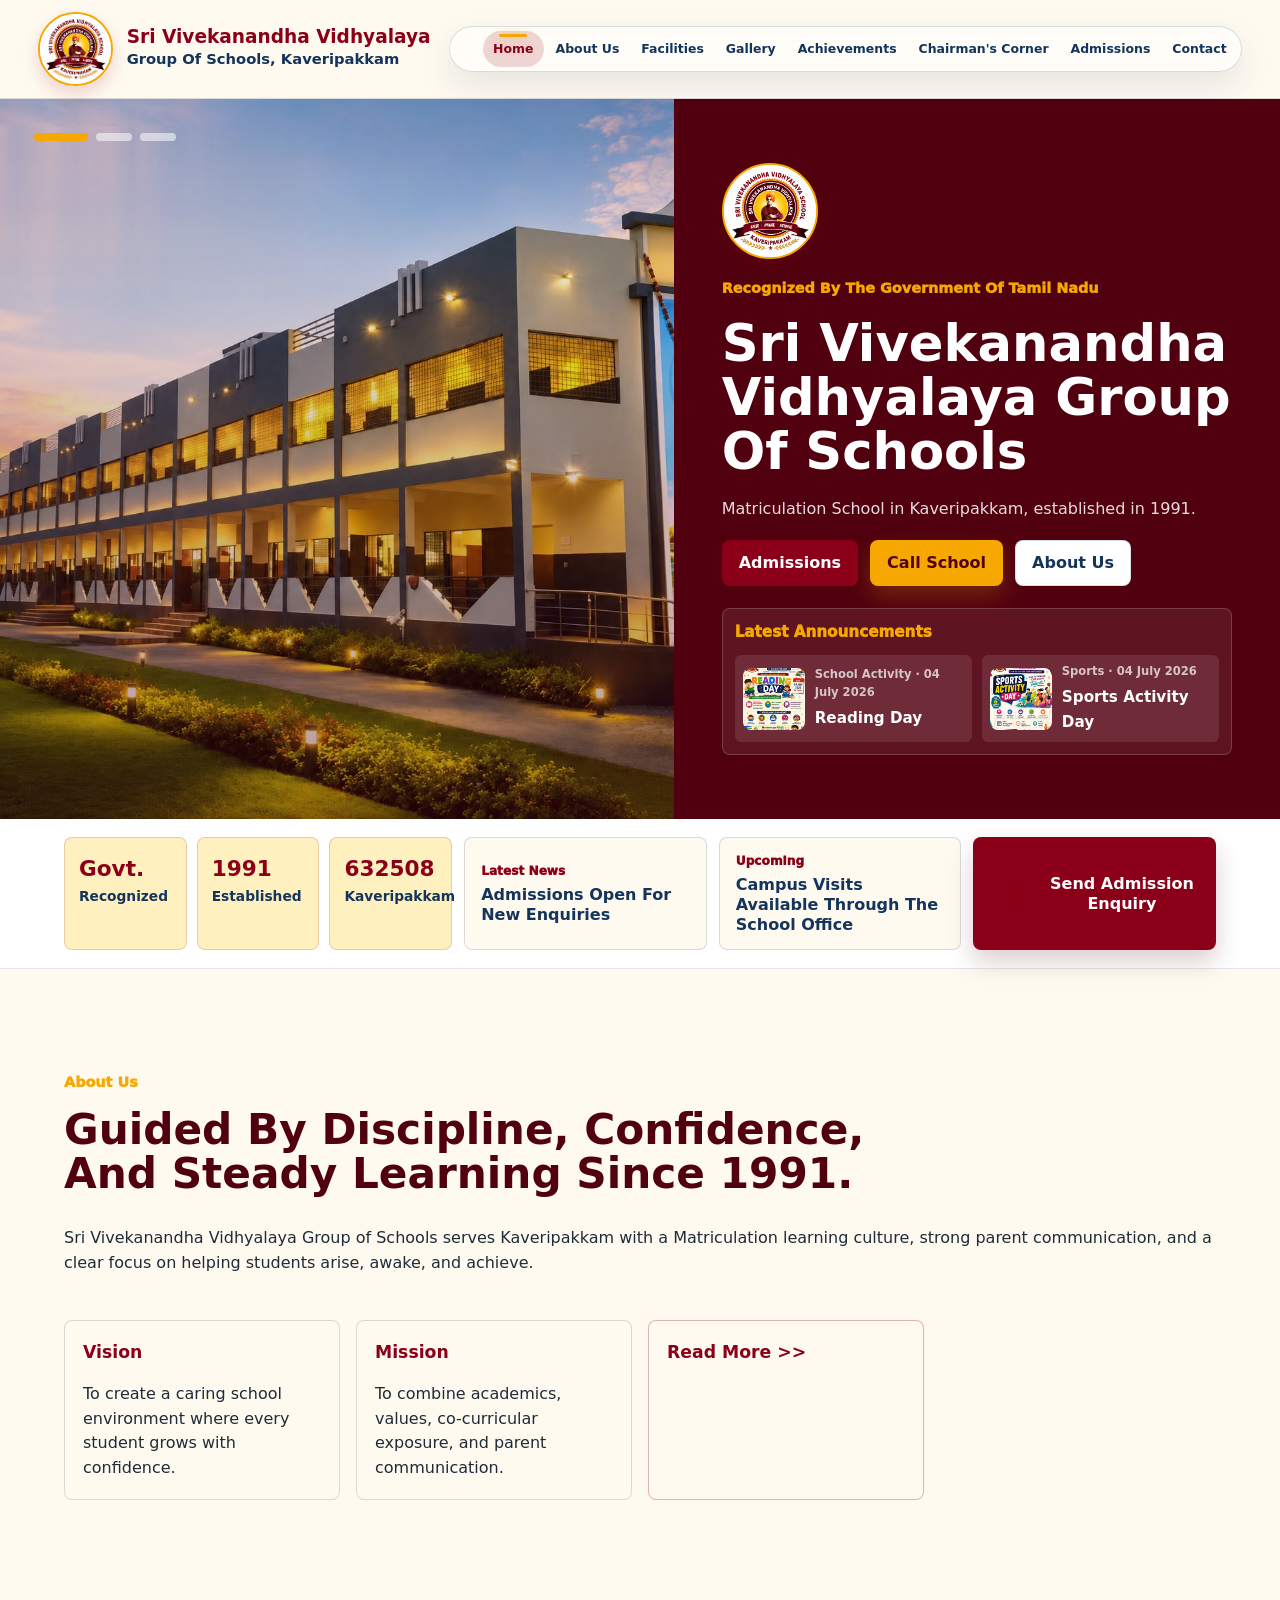
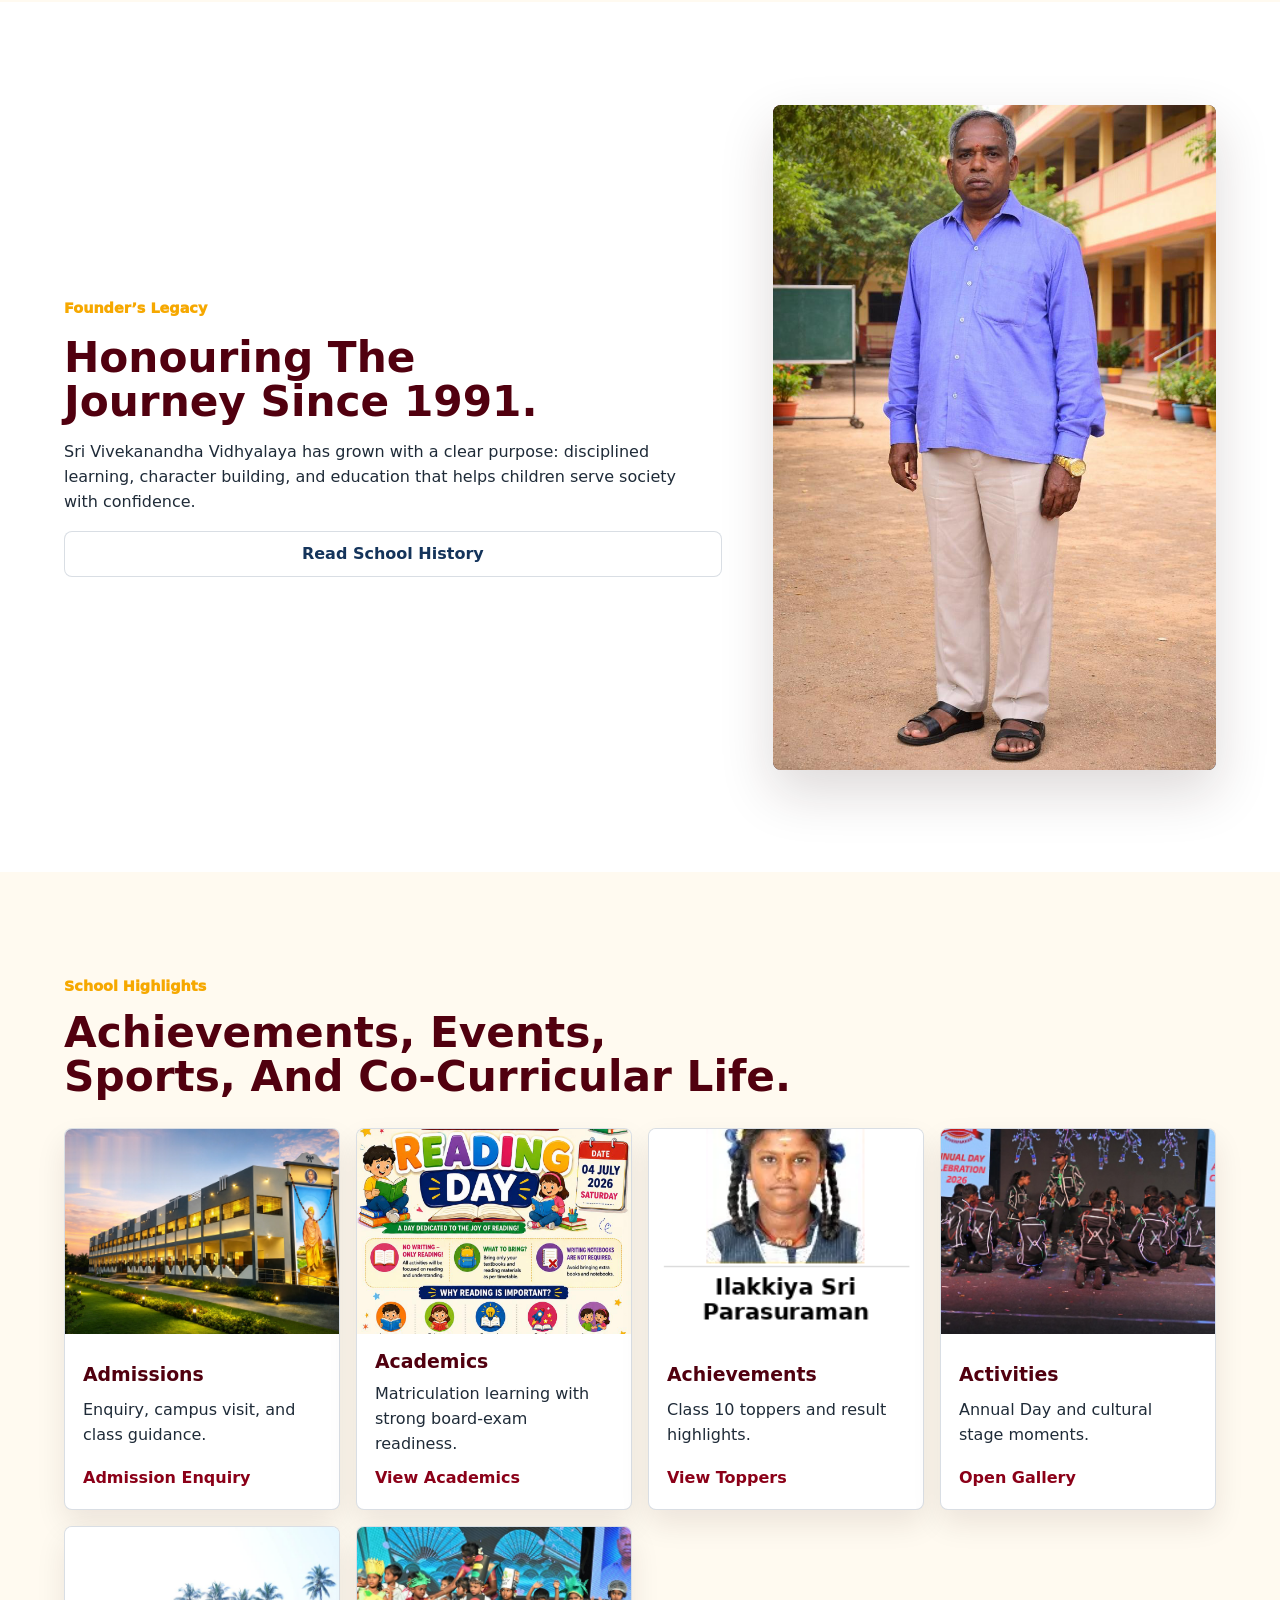
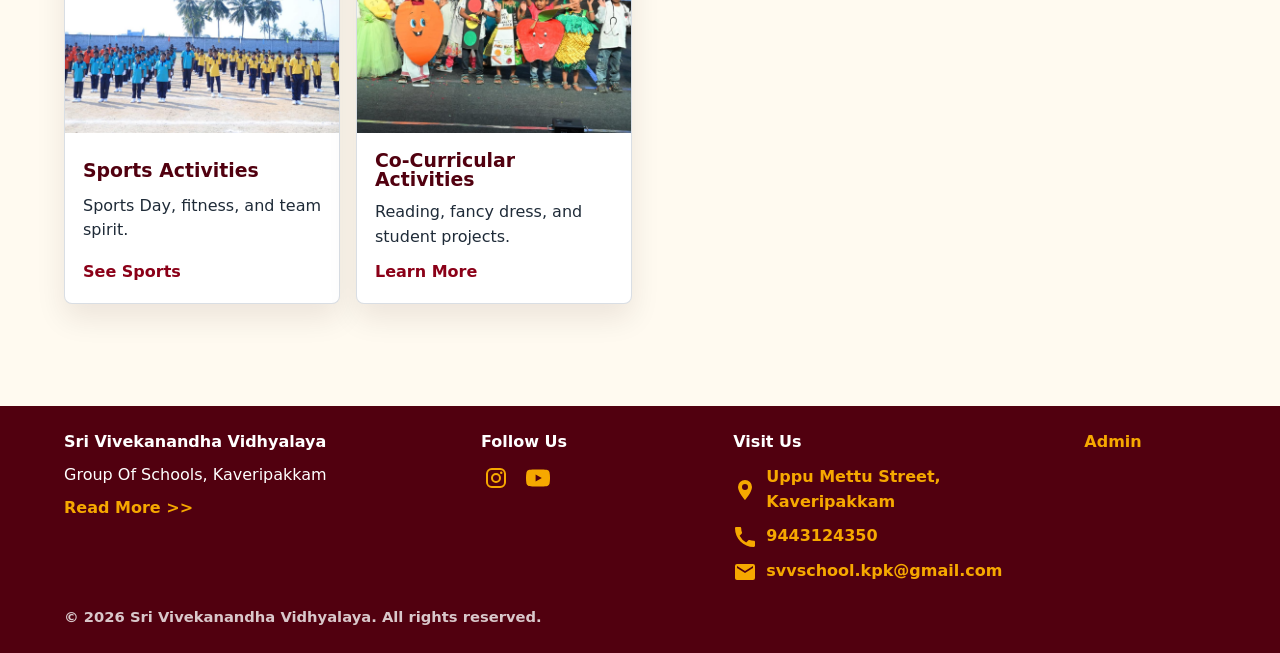
==== commit 0c12230a: "Sync SVV site from updated zip" ====
--- a/index.html
+++ b/index.html
@@ -3,15 +3,15 @@
   <head>
     <meta charset="UTF-8" />
     <meta name="viewport" content="width=device-width, initial-scale=1.0" />
-    <title>Sri Vivekanandha Vidhyalaya | SSLC School in Tamil Nadu</title>
+    <title>Sri Vivekanandha Vidhyalaya | Matriculation School in Tamil Nadu</title>
     <meta
       name="description"
-      content="Sri Vivekanandha Vidhyalaya is a school in Tamil Nadu serving Kaveripakkam with SSLC academics, admissions, school achievements, sports, and co-curricular activities."
+      content="Sri Vivekanandha Vidhyalaya is a Matriculation school in Tamil Nadu serving Kaveripakkam with academics, admissions, school achievements, sports, and co-curricular activities."
     />
-    <meta property="og:title" content="Sri Vivekanandha Vidhyalaya | School in Tamil Nadu" />
+    <meta property="og:title" content="Sri Vivekanandha Vidhyalaya | Matriculation School in Tamil Nadu" />
     <meta
       property="og:description"
-      content="Admissions, SSLC achievements, sports, school events, co-curricular activities, and campus details for Sri Vivekanandha Vidhyalaya."
+      content="Admissions, achievements, sports, school events, co-curricular activities, and campus details for Sri Vivekanandha Vidhyalaya Matriculation School."
     />
     <meta property="og:type" content="website" />
     <meta property="og:image" content="assets/school-building.jpg" />
--- a/styles.css
+++ b/styles.css
@@ -1764,7 +1764,7 @@
   color: var(--white);
 }
 
-/* Native cross-document transitions keep the header stable and animate page content. */
+/* Native cross-document transitions keep the header stable and book-flip the page content. */
 @view-transition {
   navigation: auto;
 }
@@ -1773,65 +1773,93 @@
   view-transition-name: page-content;
 }
 
+::view-transition-group(page-content) {
+  perspective: 2400px;
+}
+
 ::view-transition-old(page-content) {
-  animation: page-slide-out 280ms cubic-bezier(0.4, 0, 1, 1) both;
+  transform-origin: left center;
+  animation: book-page-out 340ms cubic-bezier(0.4, 0, 0.7, 1) both;
 }
 
 ::view-transition-new(page-content) {
-  animation: page-slide-in 320ms cubic-bezier(0.22, 1, 0.36, 1) both;
+  transform-origin: right center;
+  animation: book-page-in 380ms cubic-bezier(0.2, 0.9, 0.3, 1) 160ms both;
+}
+
+body {
+  perspective: 2400px;
 }
 
 main.page-transition-out-forward {
-  animation: page-slide-out 280ms cubic-bezier(0.4, 0, 1, 1) both;
+  transform-origin: left center;
+  animation: book-page-out 340ms cubic-bezier(0.4, 0, 0.7, 1) both;
 }
 
 main.page-transition-out-backward {
-  animation: page-slide-out-backward 280ms cubic-bezier(0.4, 0, 1, 1) both;
+  transform-origin: right center;
+  animation: book-page-out-backward 340ms cubic-bezier(0.4, 0, 0.7, 1) both;
 }
 
 main.page-transition-in-forward {
-  animation: page-slide-in 320ms cubic-bezier(0.22, 1, 0.36, 1) both;
+  transform-origin: right center;
+  animation: book-page-in 380ms cubic-bezier(0.2, 0.9, 0.3, 1) both;
 }
 
 main.page-transition-in-backward {
-  animation: page-slide-in-backward 320ms cubic-bezier(0.22, 1, 0.36, 1) both;
-}
-
-@keyframes page-slide-out {
-  to {
-    opacity: 0.72;
-    transform: translateX(-28px);
-  }
-}
-
-@keyframes page-slide-in {
-  from {
-    opacity: 0.72;
-    transform: translateX(28px);
-  }
-
-  to {
+  transform-origin: left center;
+  animation: book-page-in-backward 380ms cubic-bezier(0.2, 0.9, 0.3, 1) both;
+}
+
+@keyframes book-page-out {
+  0% {
     opacity: 1;
-    transform: translateX(0);
-  }
-}
-
-@keyframes page-slide-out-backward {
-  to {
-    opacity: 0.72;
-    transform: translateX(28px);
-  }
-}
-
-@keyframes page-slide-in-backward {
-  from {
-    opacity: 0.72;
-    transform: translateX(-28px);
-  }
-
-  to {
+    transform: rotateY(0deg);
+    filter: brightness(1);
+  }
+  100% {
+    opacity: 0.15;
+    transform: rotateY(-110deg);
+    filter: brightness(0.5);
+  }
+}
+
+@keyframes book-page-in {
+  0% {
+    opacity: 0.2;
+    transform: rotateY(100deg);
+    filter: brightness(0.5);
+  }
+  100% {
     opacity: 1;
-    transform: translateX(0);
+    transform: rotateY(0deg);
+    filter: brightness(1);
+  }
+}
+
+@keyframes book-page-out-backward {
+  0% {
+    opacity: 1;
+    transform: rotateY(0deg);
+    filter: brightness(1);
+  }
+  100% {
+    opacity: 0.15;
+    transform: rotateY(110deg);
+    filter: brightness(0.5);
+  }
+}
+
+@keyframes book-page-in-backward {
+  0% {
+    opacity: 0.2;
+    transform: rotateY(-100deg);
+    filter: brightness(0.5);
+  }
+  100% {
+    opacity: 1;
+    transform: rotateY(0deg);
+    filter: brightness(1);
   }
 }
 
@@ -2066,12 +2094,52 @@
   overflow: hidden;
   border-radius: var(--radius);
   background: var(--paper);
+  perspective: 1800px;
+}
+
+.lightbox-page {
+  width: 100%;
+  height: 100%;
+  display: grid;
+  place-items: center;
+  transform-style: preserve-3d;
 }
 
 .lightbox img {
   width: 100%;
   max-height: 72vh;
   object-fit: contain;
+}
+
+.lightbox-page.turning-next {
+  animation: page-turn-next 0.55s ease-in-out;
+  transform-origin: left center;
+}
+
+.lightbox-page.turning-prev {
+  animation: page-turn-prev 0.55s ease-in-out;
+  transform-origin: right center;
+}
+
+@keyframes page-turn-next {
+  0% { transform: rotateY(0deg); filter: brightness(1); }
+  48% { transform: rotateY(-98deg); filter: brightness(0.45); }
+  52% { transform: rotateY(-98deg); filter: brightness(0.45); }
+  100% { transform: rotateY(0deg); filter: brightness(1); }
+}
+
+@keyframes page-turn-prev {
+  0% { transform: rotateY(0deg); filter: brightness(1); }
+  48% { transform: rotateY(98deg); filter: brightness(0.45); }
+  52% { transform: rotateY(98deg); filter: brightness(0.45); }
+  100% { transform: rotateY(0deg); filter: brightness(1); }
+}
+
+@media (prefers-reduced-motion: reduce) {
+  .lightbox-page.turning-next,
+  .lightbox-page.turning-prev {
+    animation: none;
+  }
 }
 
 .lightbox-nav {
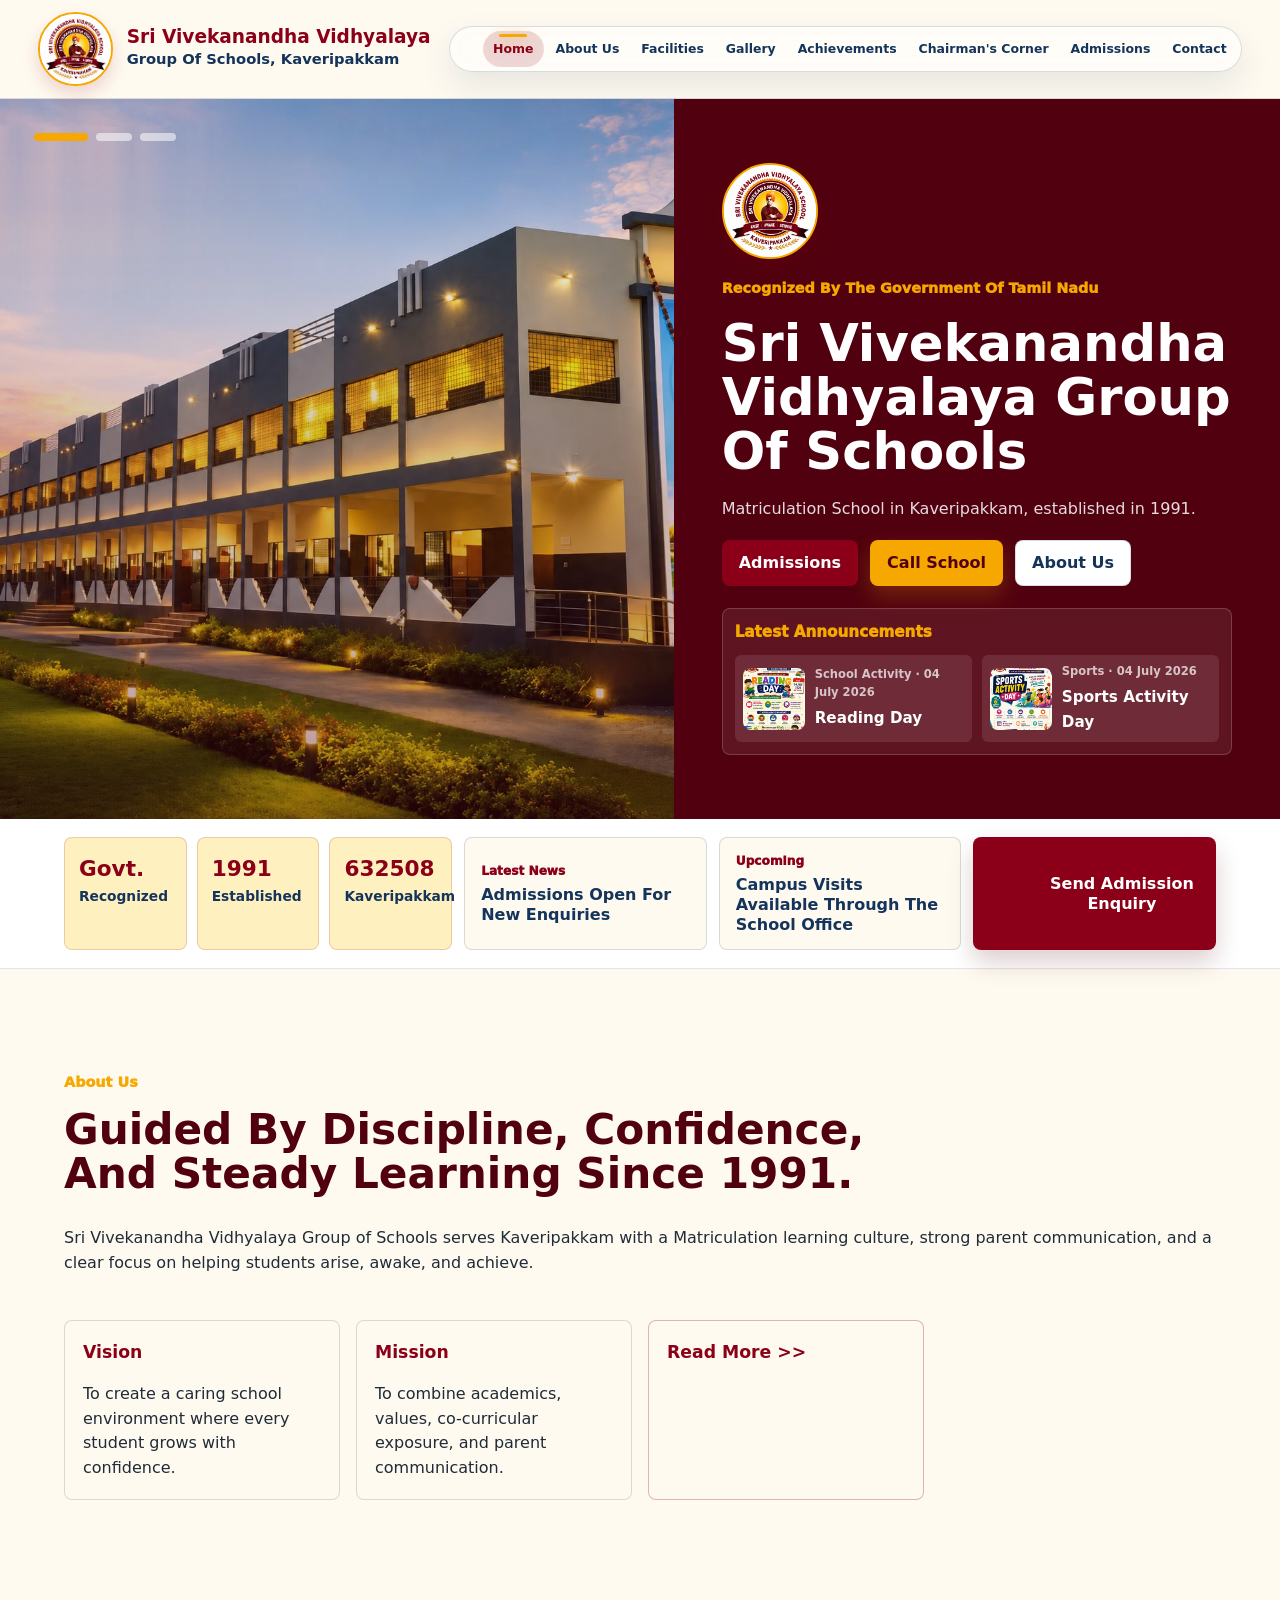
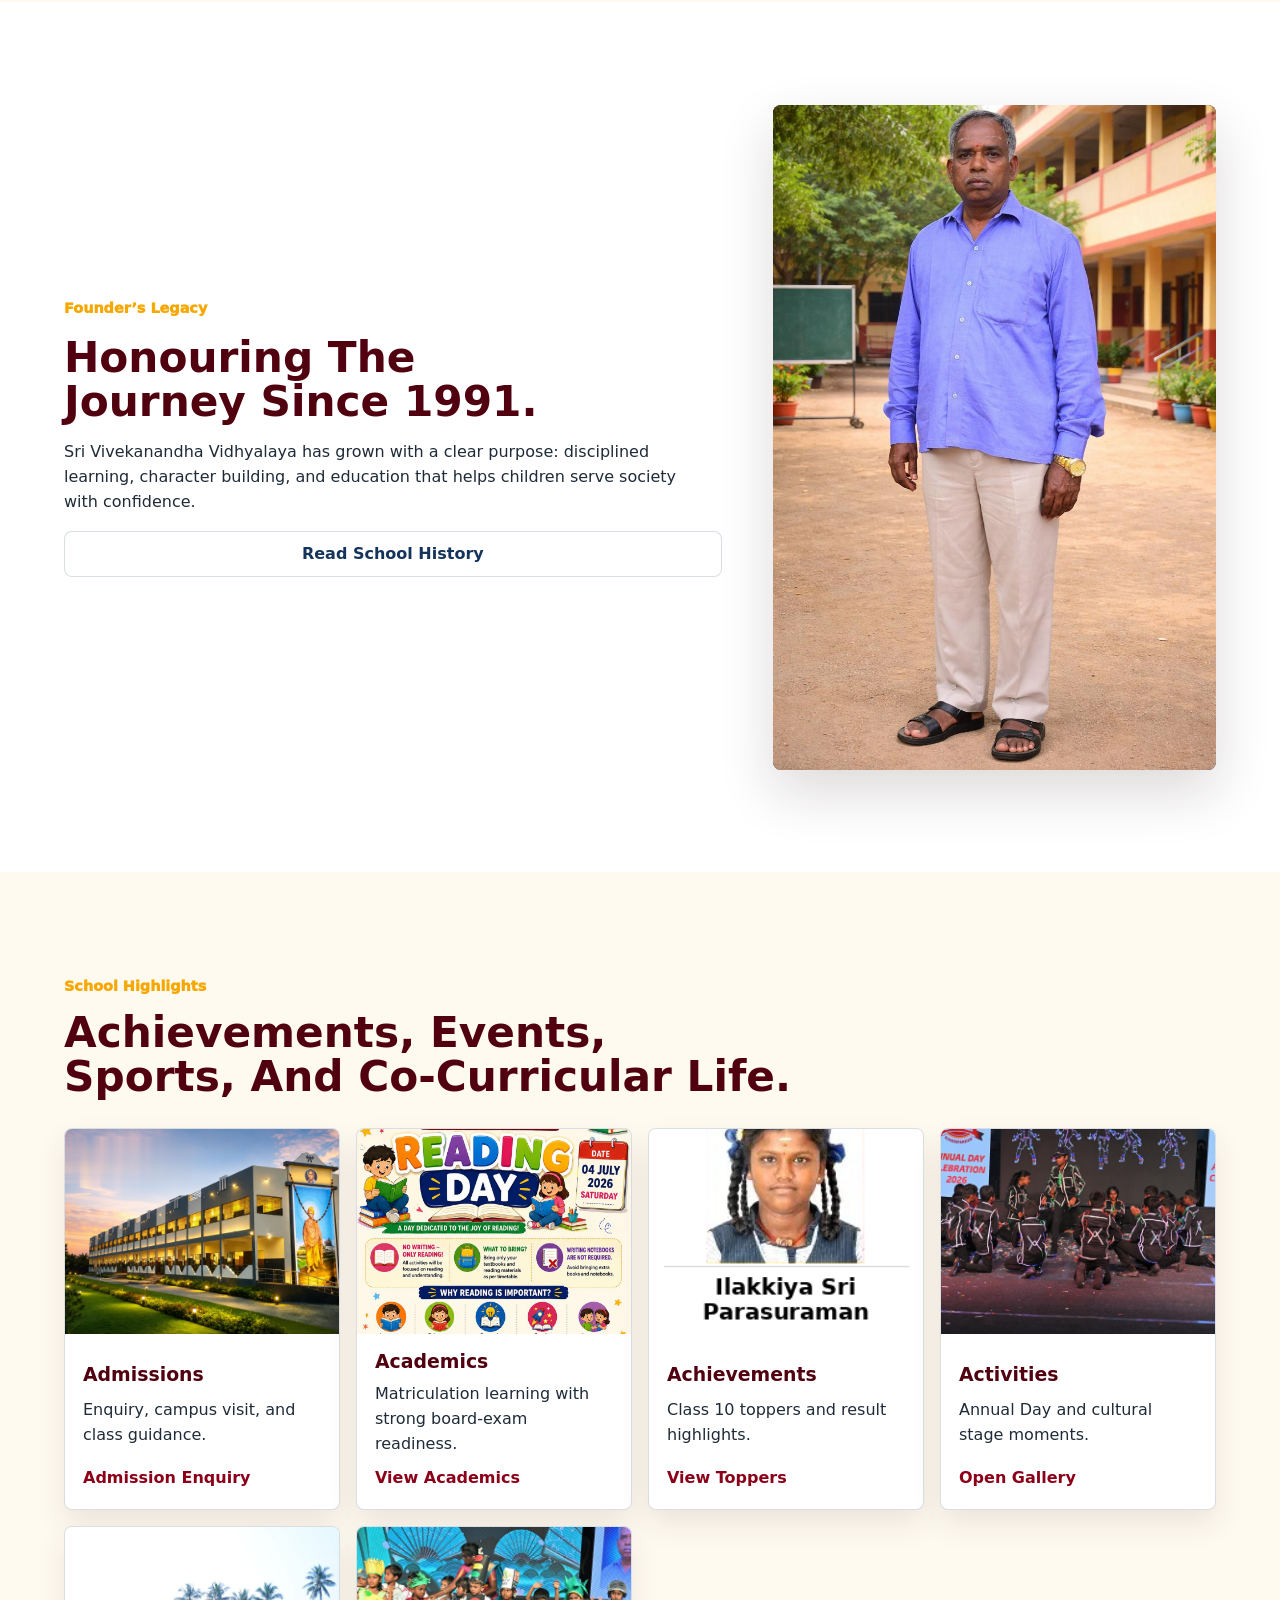
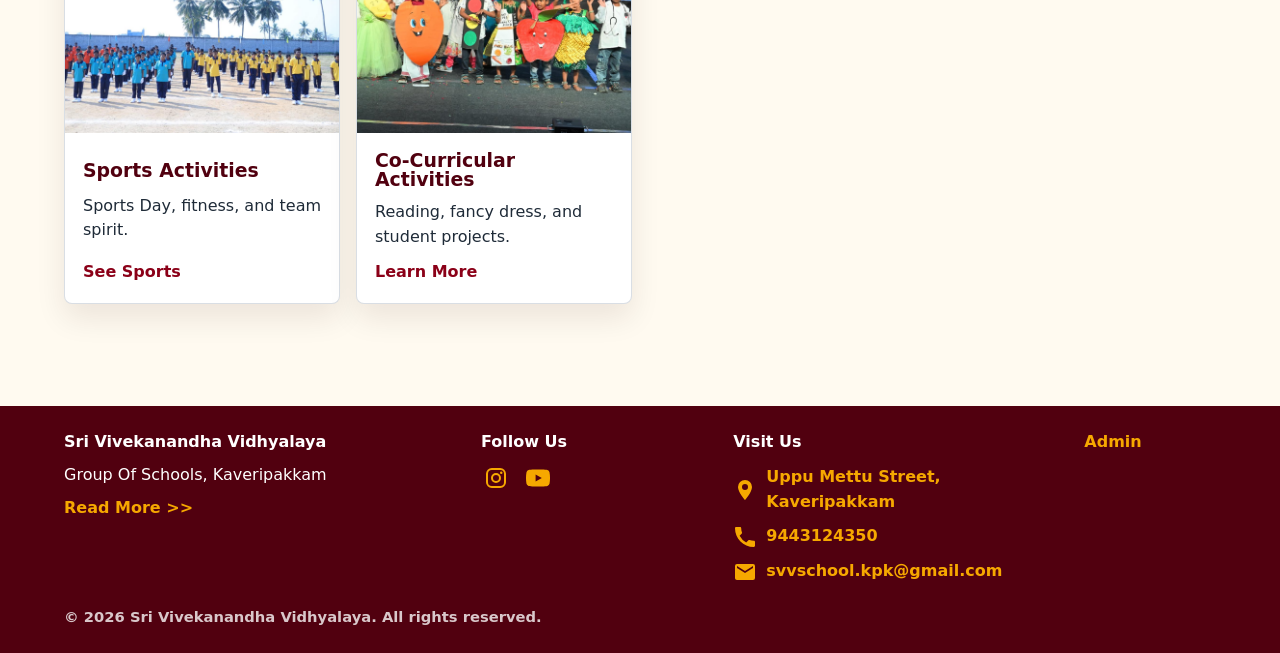
==== commit 59f50937: "Add book-style page transitions" ====
--- a/index.html
+++ b/index.html
@@ -17,7 +17,7 @@
     <meta property="og:image" content="assets/school-building.jpg" />
     <link rel="icon" href="assets/logo.png" />
     <link rel="preload" as="image" href="assets/school-building.jpg" fetchpriority="high" />
-    <link rel="stylesheet" href="styles.css?v=motion-footer-1" />
+    <link rel="stylesheet" href="styles.css?v=book-turn-1" />
   </head>
   <body class="home-page">
     <header class="site-header" data-header>
@@ -128,7 +128,7 @@
       <p class="copyright-line">© 2026 Sri Vivekanandha Vidhyalaya. All rights reserved.</p>
     </footer>
 
-    <script src="news-data.js?v=motion-footer-1"></script>
-    <script src="app.js?v=motion-footer-1"></script>
+    <script src="news-data.js?v=book-turn-1"></script>
+    <script src="app.js?v=book-turn-1"></script>
   </body>
 </html>
--- a/styles.css
+++ b/styles.css
@@ -1764,102 +1764,75 @@
   color: var(--white);
 }
 
-/* Native cross-document transitions keep the header stable and book-flip the page content. */
-@view-transition {
-  navigation: auto;
-}
-
-main {
-  view-transition-name: page-content;
-}
-
-::view-transition-group(page-content) {
-  perspective: 2400px;
-}
-
-::view-transition-old(page-content) {
-  transform-origin: left center;
-  animation: book-page-out 340ms cubic-bezier(0.4, 0, 0.7, 1) both;
-}
-
-::view-transition-new(page-content) {
-  transform-origin: right center;
-  animation: book-page-in 380ms cubic-bezier(0.2, 0.9, 0.3, 1) 160ms both;
-}
-
-body {
-  perspective: 2400px;
-}
-
 main.page-transition-out-forward {
-  transform-origin: left center;
-  animation: book-page-out 340ms cubic-bezier(0.4, 0, 0.7, 1) both;
+  animation: book-page-out-forward 300ms cubic-bezier(0.4, 0, 1, 1) both;
 }
 
 main.page-transition-out-backward {
-  transform-origin: right center;
-  animation: book-page-out-backward 340ms cubic-bezier(0.4, 0, 0.7, 1) both;
+  animation: book-page-out-backward 300ms cubic-bezier(0.4, 0, 1, 1) both;
 }
 
 main.page-transition-in-forward {
-  transform-origin: right center;
-  animation: book-page-in 380ms cubic-bezier(0.2, 0.9, 0.3, 1) both;
+  animation: book-page-in-forward 340ms cubic-bezier(0.22, 1, 0.36, 1) both;
 }
 
 main.page-transition-in-backward {
-  transform-origin: left center;
-  animation: book-page-in-backward 380ms cubic-bezier(0.2, 0.9, 0.3, 1) both;
-}
-
-@keyframes book-page-out {
-  0% {
+  animation: book-page-in-backward 340ms cubic-bezier(0.22, 1, 0.36, 1) both;
+}
+
+@keyframes book-page-out-forward {
+  from {
     opacity: 1;
-    transform: rotateY(0deg);
-    filter: brightness(1);
-  }
-  100% {
-    opacity: 0.15;
-    transform: rotateY(-110deg);
-    filter: brightness(0.5);
-  }
-}
-
-@keyframes book-page-in {
-  0% {
-    opacity: 0.2;
-    transform: rotateY(100deg);
-    filter: brightness(0.5);
-  }
-  100% {
+    transform: perspective(1800px) rotateY(0deg) translateX(0);
+    transform-origin: left center;
+  }
+
+  to {
+    opacity: 0.28;
+    transform: perspective(1800px) rotateY(-42deg) translateX(-5%);
+    transform-origin: left center;
+  }
+}
+
+@keyframes book-page-in-forward {
+  from {
+    opacity: 0.28;
+    transform: perspective(1800px) rotateY(42deg) translateX(5%);
+    transform-origin: right center;
+  }
+
+  to {
     opacity: 1;
-    transform: rotateY(0deg);
-    filter: brightness(1);
+    transform: perspective(1800px) rotateY(0deg) translateX(0);
+    transform-origin: right center;
   }
 }
 
 @keyframes book-page-out-backward {
-  0% {
+  from {
     opacity: 1;
-    transform: rotateY(0deg);
-    filter: brightness(1);
-  }
-  100% {
-    opacity: 0.15;
-    transform: rotateY(110deg);
-    filter: brightness(0.5);
+    transform: perspective(1800px) rotateY(0deg) translateX(0);
+    transform-origin: right center;
+  }
+
+  to {
+    opacity: 0.28;
+    transform: perspective(1800px) rotateY(42deg) translateX(5%);
+    transform-origin: right center;
   }
 }
 
 @keyframes book-page-in-backward {
-  0% {
-    opacity: 0.2;
-    transform: rotateY(-100deg);
-    filter: brightness(0.5);
-  }
-  100% {
+  from {
+    opacity: 0.28;
+    transform: perspective(1800px) rotateY(-42deg) translateX(-5%);
+    transform-origin: left center;
+  }
+
+  to {
     opacity: 1;
-    transform: rotateY(0deg);
-    filter: brightness(1);
+    transform: perspective(1800px) rotateY(0deg) translateX(0);
+    transform-origin: left center;
   }
 }
 
